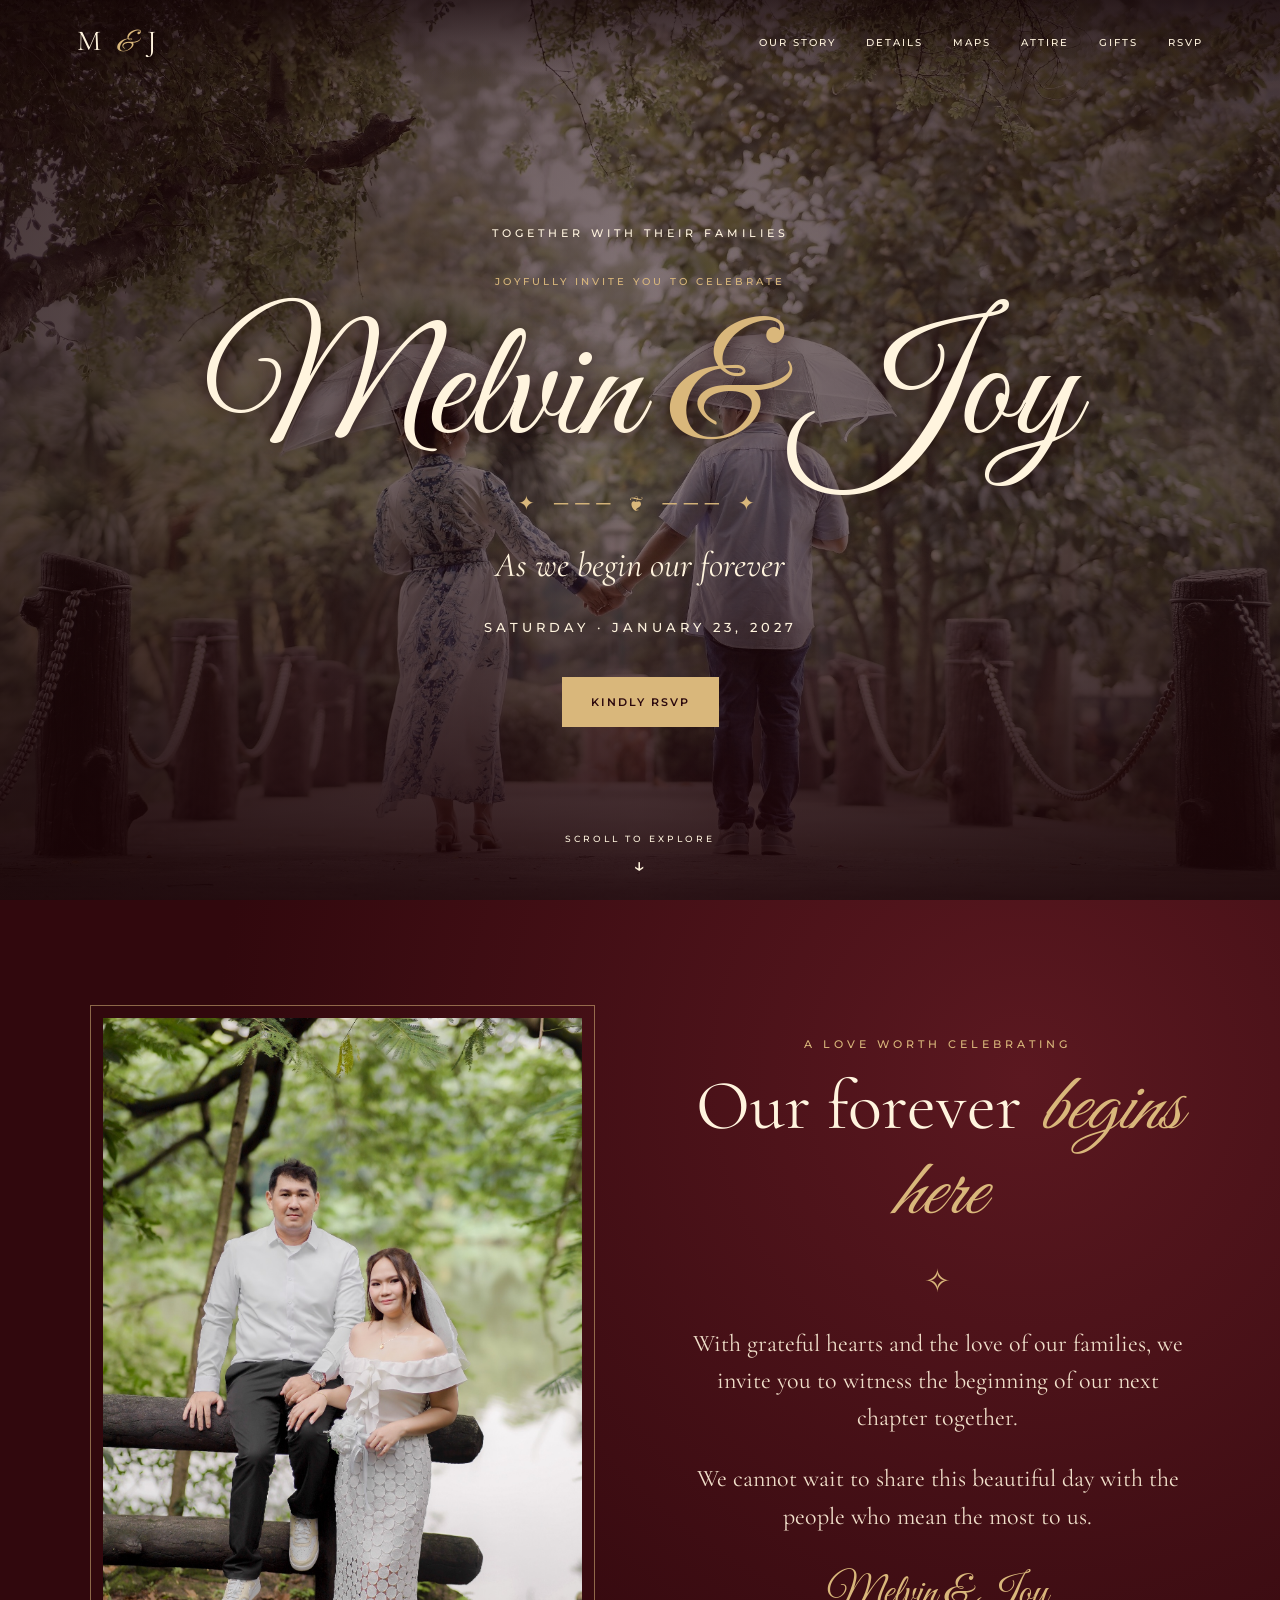
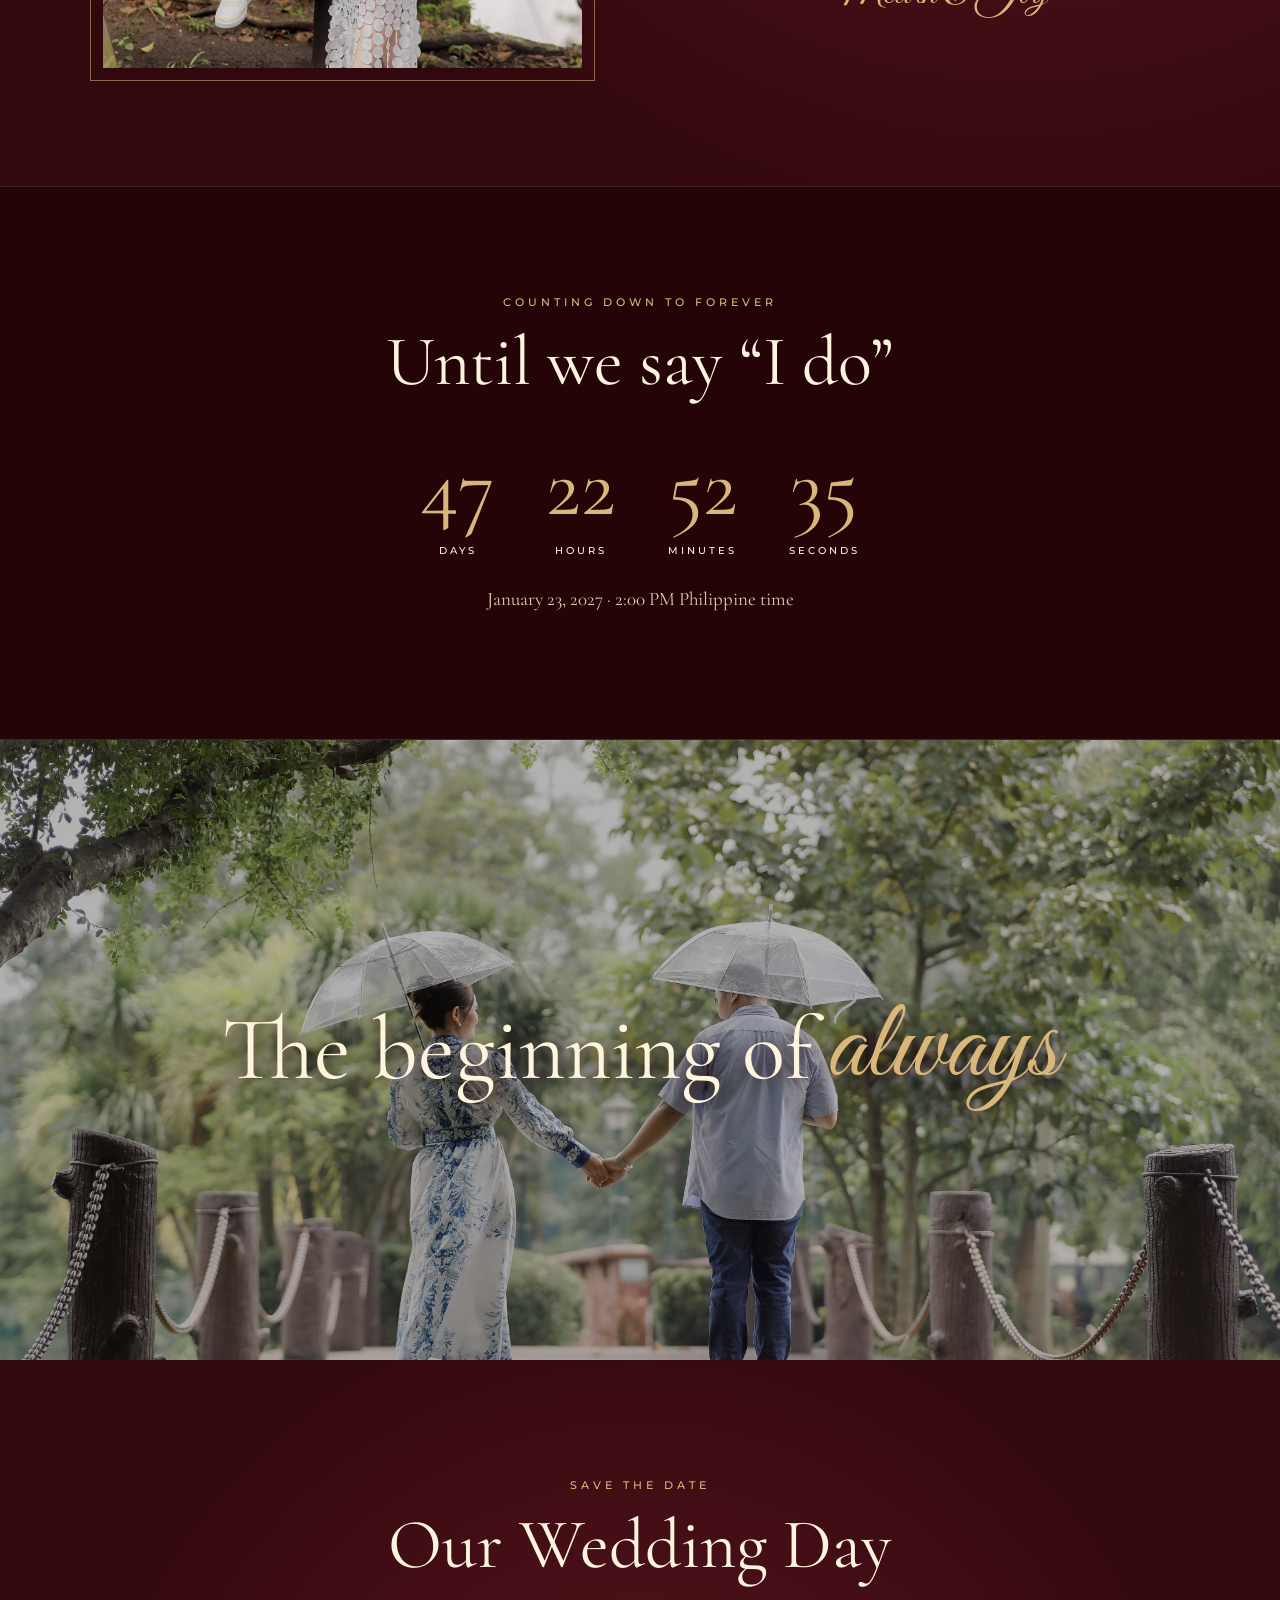
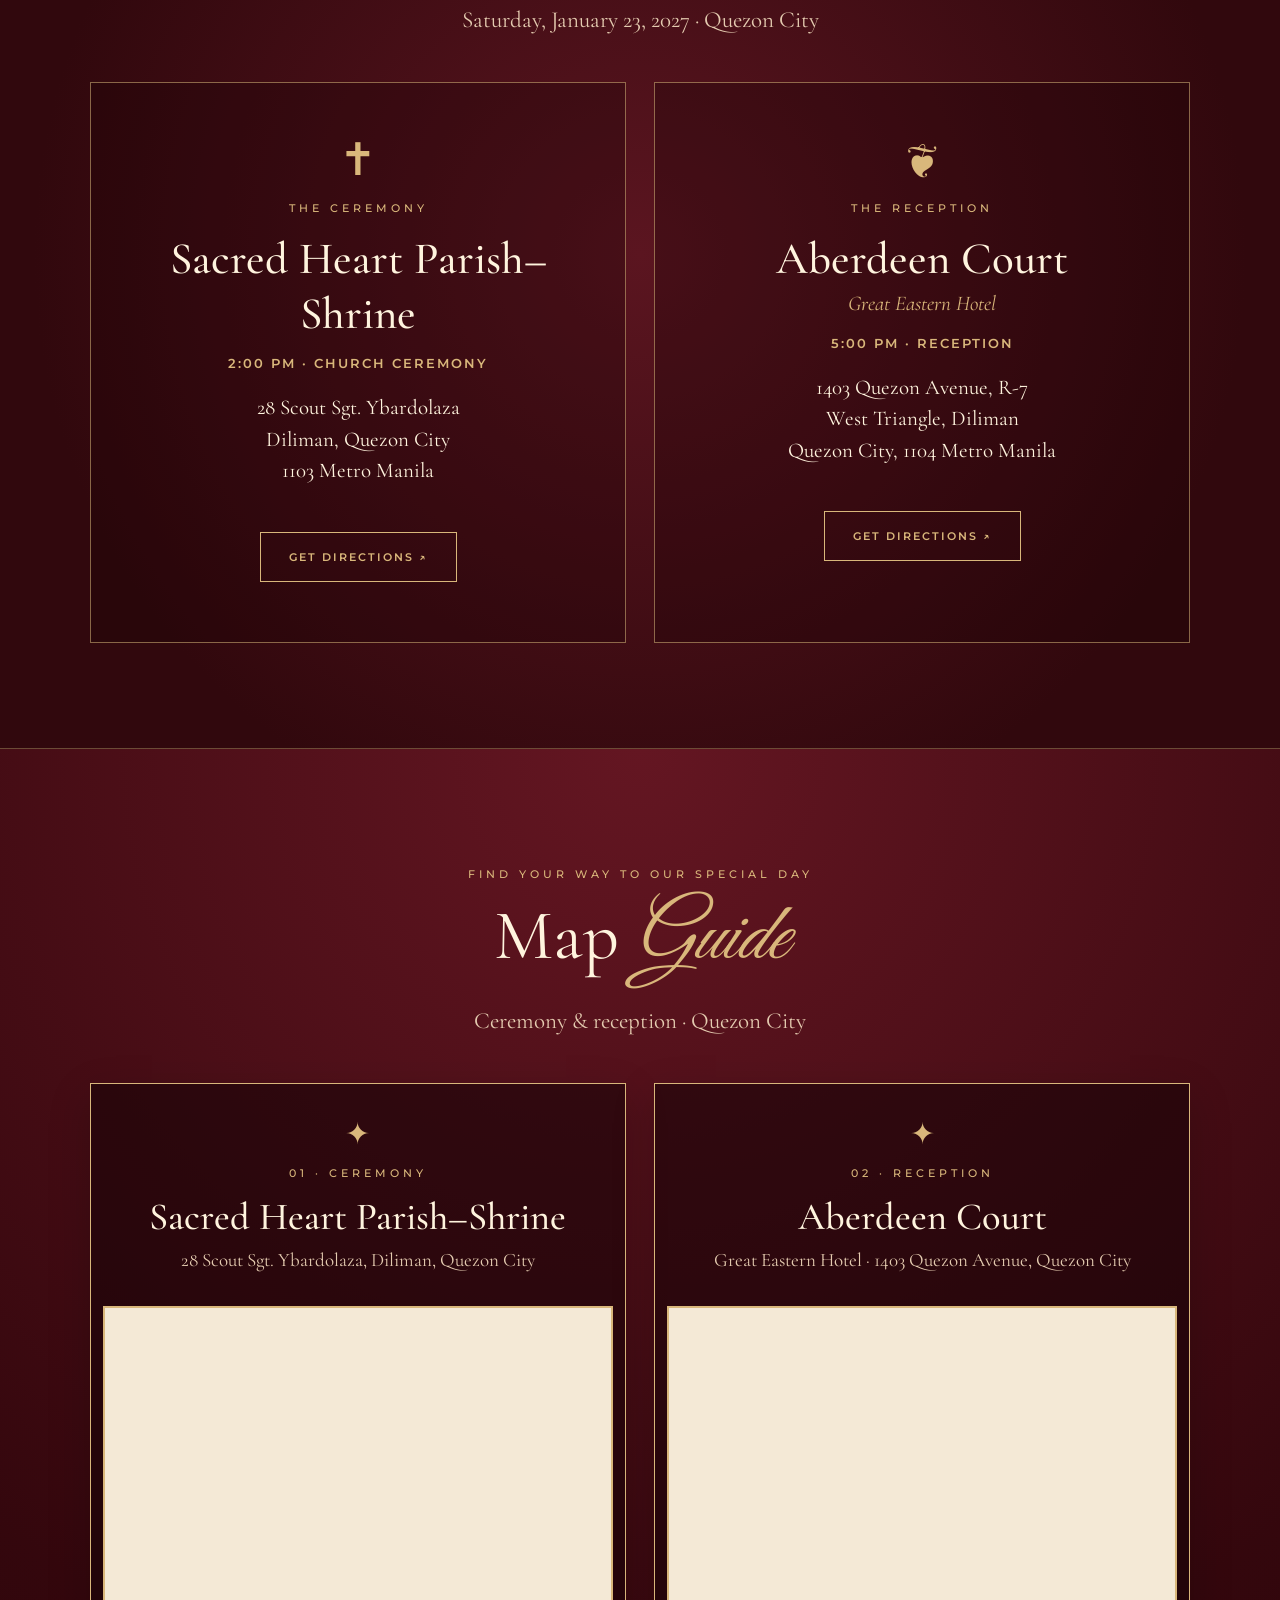
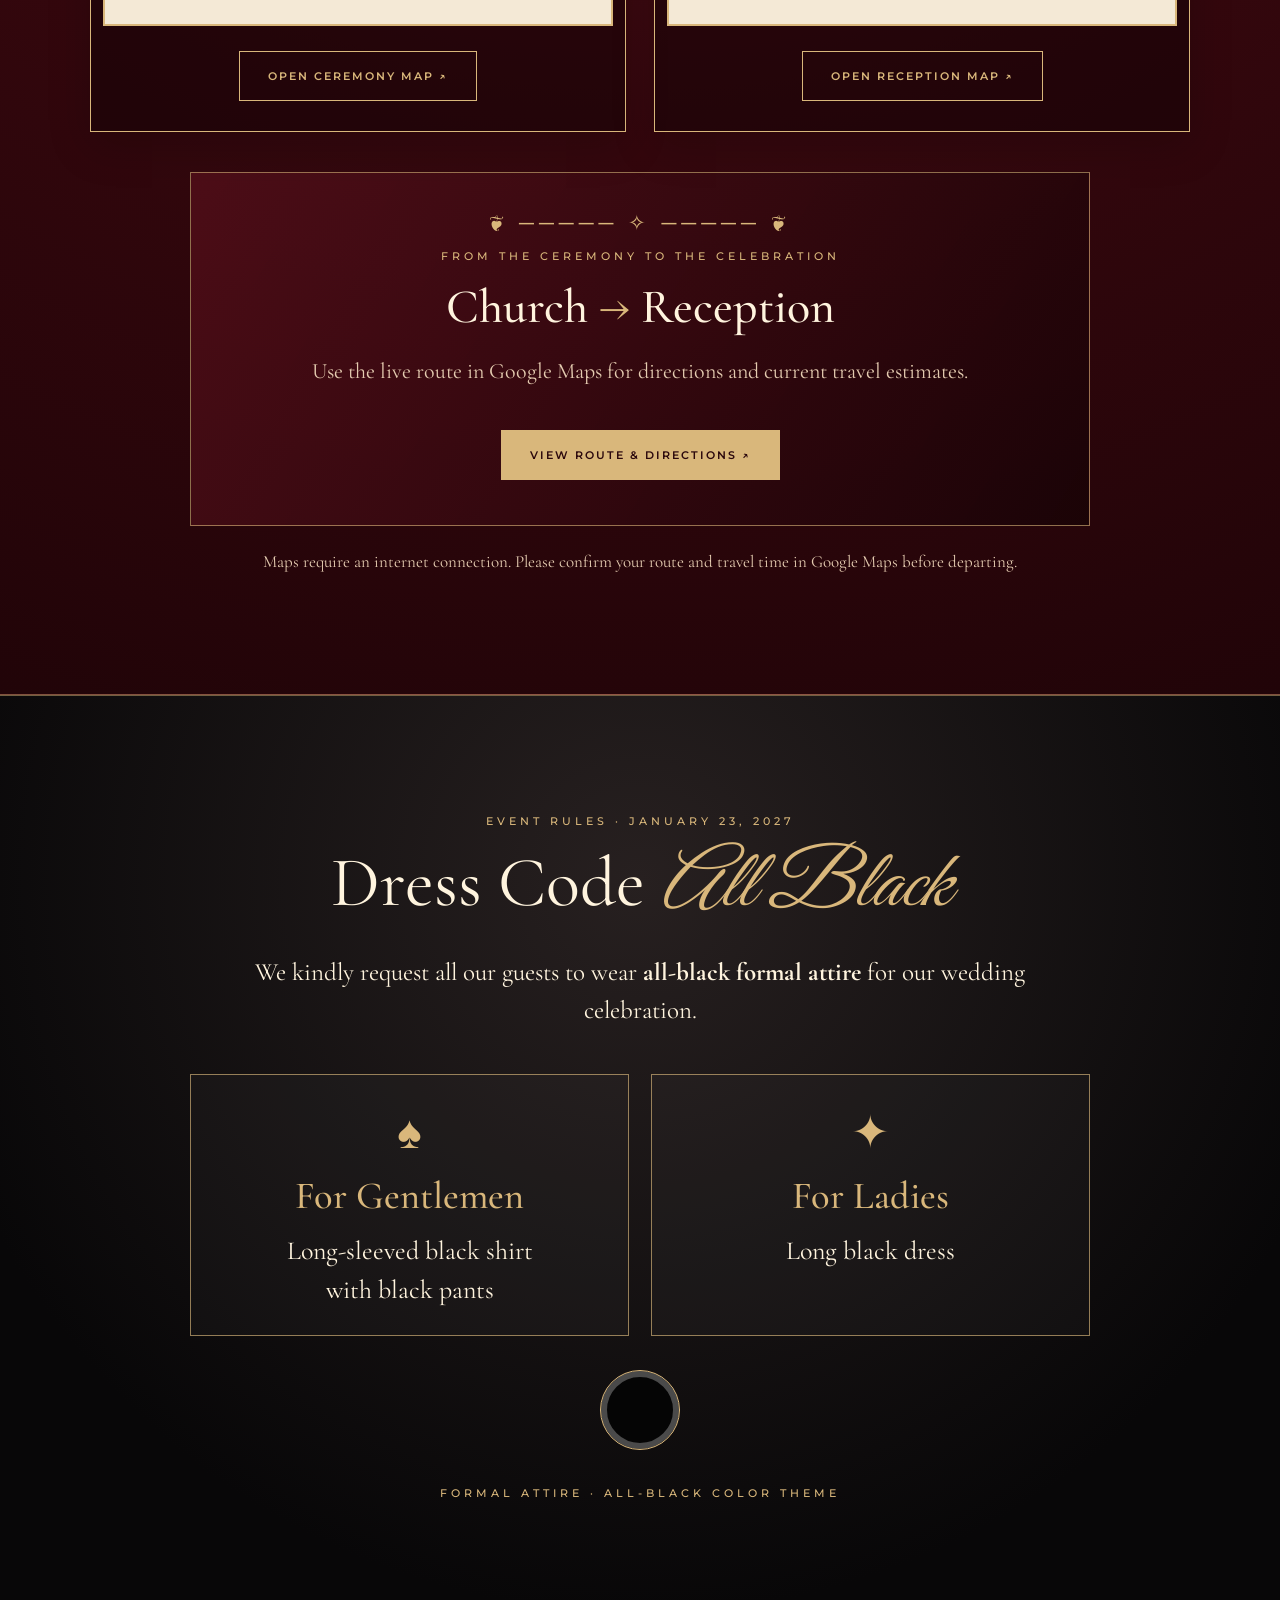
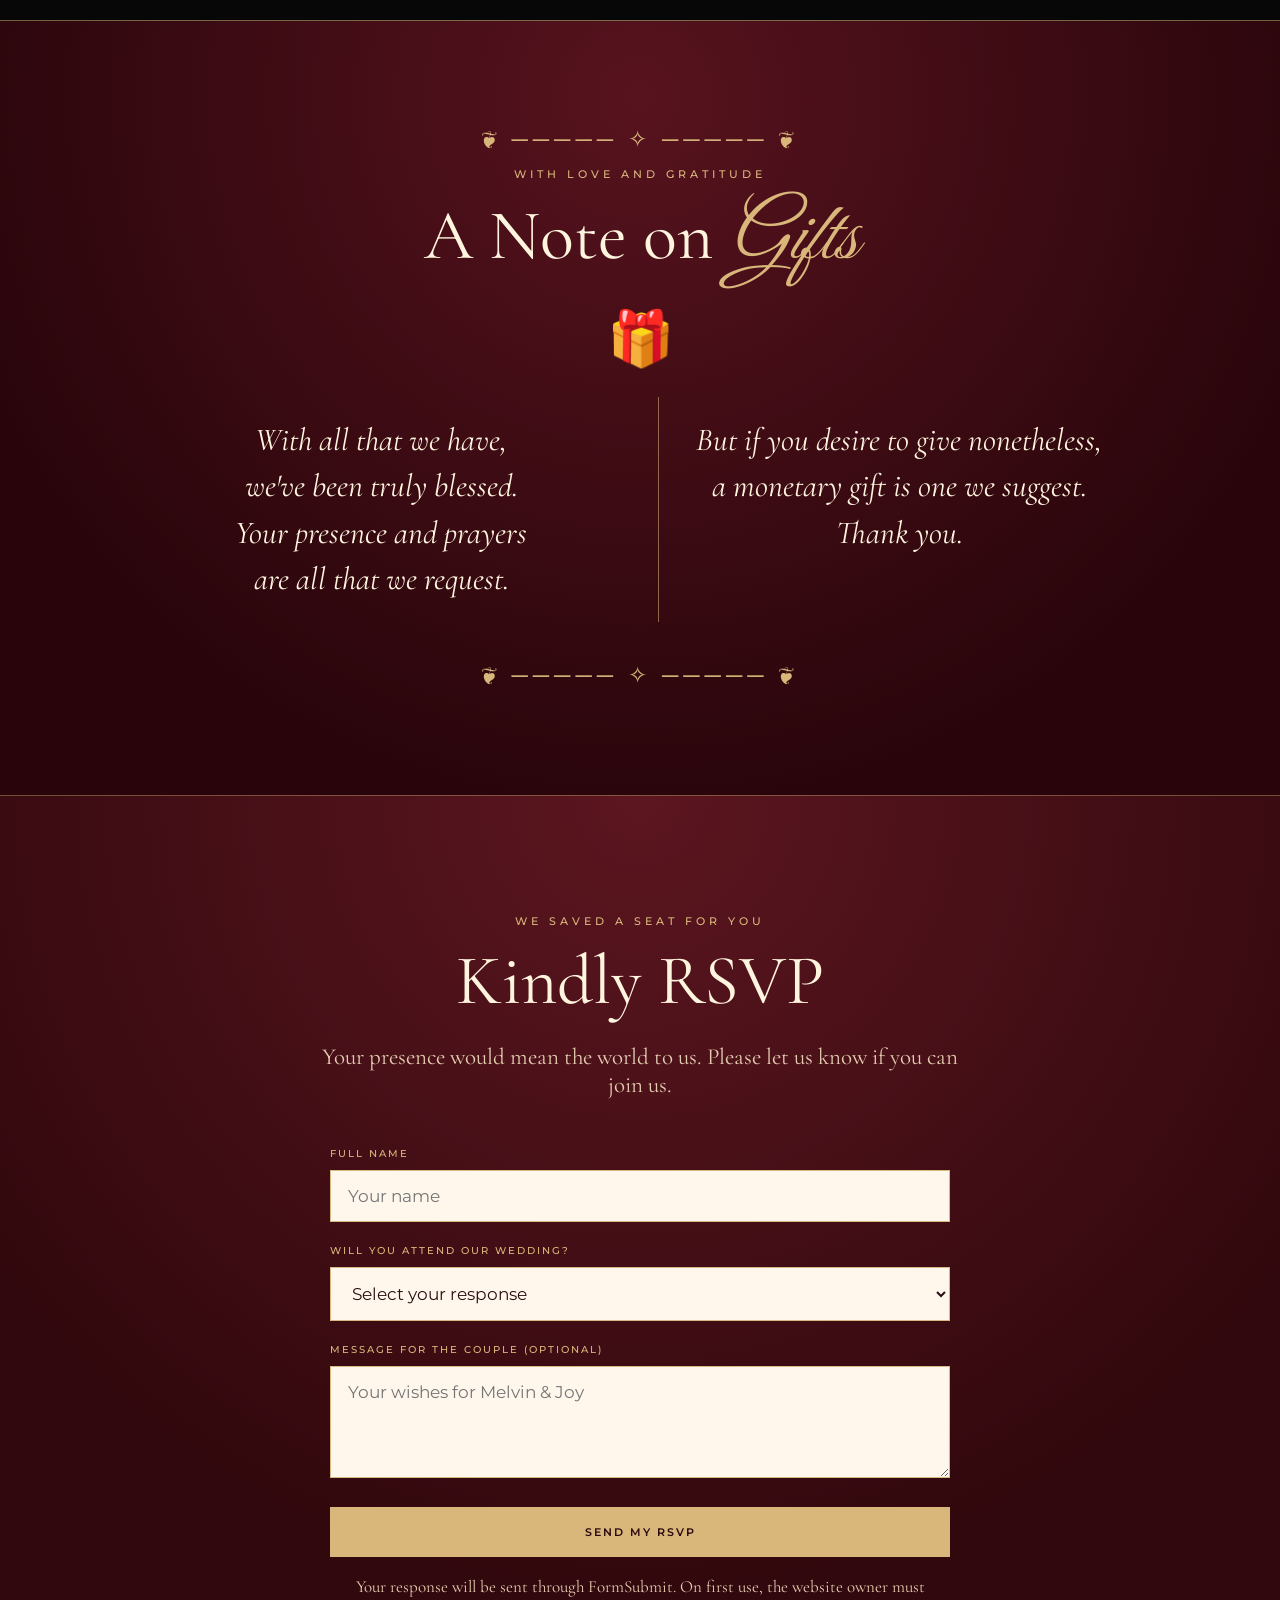
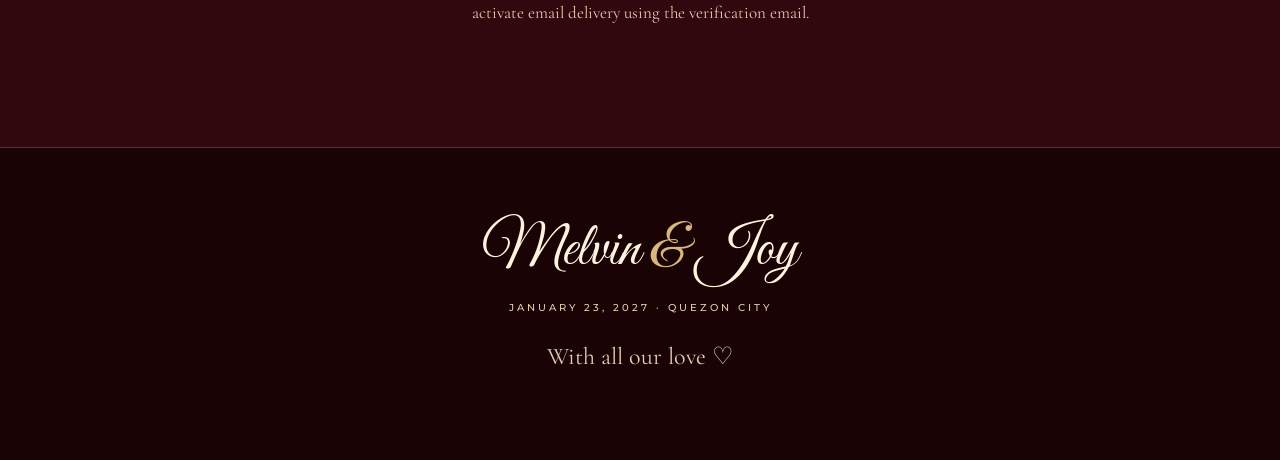
==== index.html @ 3e5b5611 "Add files via upload" ====
<!DOCTYPE html>

<html lang="en">
<head>
<meta charset="utf-8"/>
<meta content="width=device-width,initial-scale=1" name="viewport"/>
<meta content="#31080d" name="theme-color"/>
<meta content="Celebrate the wedding of Melvin and Joy on January 23, 2027 in Quezon City." name="description"/>
<title>
   Melvin &amp; Joy — Wedding Invitation
  </title>
<link href="https://fonts.googleapis.com" rel="preconnect"/>
<link crossorigin="" href="https://fonts.gstatic.com" rel="preconnect"/>
<link href="https://fonts.googleapis.com/css2?family=Cormorant+Garamond:wght@400;500;600;700&amp;family=Great+Vibes&amp;family=Montserrat:wght@400;500;600&amp;display=swap" rel="stylesheet"/>
<link href="style.css" rel="stylesheet"/>
</head>
<body>
<nav class="nav">
<a class="monogram" href="#home">
    M
    <i>
     &amp;
    </i>
    J
   </a>
<div class="nav-links">
<a href="#story">
     Our Story
    </a>
<a href="#details">
     Details
    </a>
<a href="#map-guide">
     Maps
    </a>
<a href="#attire">
     Attire
    </a>
<a href="#gifts">
     Gifts
    </a>
<a href="#rsvp">
     RSVP
    </a>
</div>
</nav>
<main>
<section class="hero" id="home">
<div aria-label="Melvin and Joy holding hands under umbrellas" class="hero-photo" role="img">
</div>
<div class="hero-shade">
</div>
<div class="hero-content">
<p class="eyebrow">
      TOGETHER WITH THEIR FAMILIES
     </p>
<p class="gold tiny">
      JOYFULLY INVITE YOU TO CELEBRATE
     </p>
<h1>
      Melvin
      <span>
       &amp;
      </span>
      Joy
     </h1>
<div class="ornament">
      ✦ ─── ❦ ─── ✦
     </div>
<p class="hero-sub">
      As we begin our forever
     </p>
<p class="hero-date">
      SATURDAY · JANUARY 23, 2027
     </p>
<a class="btn" href="#rsvp">
      KINDLY RSVP
     </a>
</div>
<a class="scroll-cue" href="#story">
     SCROLL TO EXPLORE
     <span>
      ↓
     </span>
</a>
</section>
<section class="story section" id="story">
<div class="story-image">
<img alt="Melvin and Joy together in a garden" loading="lazy" src="couple-portrait.jpg"/>
</div>
<div class="story-copy">
<p class="eyebrow">
      A LOVE WORTH CELEBRATING
     </p>
<h2>
      Our forever
      <em>
       begins here
      </em>
</h2>
<div class="gold-rule">
      ✧
     </div>
<p>
      With grateful hearts and the love of our families, we invite you to witness the beginning of our next chapter together.
     </p>
<p>
      We cannot wait to share this beautiful day with the people who mean the most to us.
     </p>
<p class="signature">
      Melvin &amp; Joy
     </p>
</div>
</section>
<section class="count-section">
<p class="eyebrow">
     COUNTING DOWN TO FOREVER
    </p>
<h2>
     Until we say “I do”
    </h2>
<div class="countdown">
<div>
<strong id="days">
       00
      </strong>
<span>
       DAYS
      </span>
</div>
<div>
<strong id="hours">
       00
      </strong>
<span>
       HOURS
      </span>
</div>
<div>
<strong id="minutes">
       00
      </strong>
<span>
       MINUTES
      </span>
</div>
<div>
<strong id="seconds">
       00
      </strong>
<span>
       SECONDS
      </span>
</div>
</div>
<p class="soft" id="countdown-note">
     January 23, 2027 · 2:00 PM Philippine time
    </p>
</section>
<section class="photo-break">
<img alt="Melvin and Joy walking hand in hand beneath umbrellas" loading="lazy" src="couple-walk.jpg"/>
<div class="photo-quote">
     The beginning of
     <em>
      always
     </em>
</div>
</section>
<section class="section details" id="details">
<p class="eyebrow">
     SAVE THE DATE
    </p>
<h2>
     Our Wedding Day
    </h2>
<p class="section-intro">
     Saturday, January 23, 2027 · Quezon City
    </p>
<div class="details-grid">
<article class="detail-card">
<div class="symbol">
       ✝
      </div>
<p class="eyebrow">
       THE CEREMONY
      </p>
<h3>
       Sacred Heart Parish–Shrine
      </h3>
<p class="event-time">
       2:00 PM · CHURCH CEREMONY
      </p>
<p>
       28 Scout Sgt. Ybardolaza
       <br/>
       Diliman, Quezon City
       <br/>
       1103 Metro Manila
      </p>
<a class="btn btn-outline" href="https://www.google.com/maps/search/?api=1&amp;query=Sacred+Heart+Parish+28+Scout+Sgt+Ybardolaza+Quezon+City" rel="noopener noreferrer" target="_blank">
       GET DIRECTIONS ↗
      </a>
</article>
<article class="detail-card">
<div class="symbol">
       ❦
      </div>
<p class="eyebrow">
       THE RECEPTION
      </p>
<h3>
       Aberdeen Court
      </h3>
<p class="venue-sub">
       Great Eastern Hotel
      </p>
<p class="event-time">
       5:00 PM · RECEPTION
      </p>
<p>
       1403 Quezon Avenue, R-7
       <br/>
       West Triangle, Diliman
       <br/>
       Quezon City, 1104 Metro Manila
      </p>
<a class="btn btn-outline" href="https://www.google.com/maps/search/?api=1&amp;query=Great+Eastern+Hotel+Aberdeen+Court+Quezon+Avenue+Quezon+City" rel="noopener noreferrer" target="_blank">
       GET DIRECTIONS ↗
      </a>
</article>
</div>
</section>
<section aria-labelledby="map-title" class="section map-guide" id="map-guide">
<p class="eyebrow">
     FIND YOUR WAY TO OUR SPECIAL DAY
    </p>
<h2 id="map-title">
     Map
     <em>
      Guide
     </em>
</h2>
<p class="section-intro">
     Ceremony &amp; reception · Quezon City
    </p>
<div class="map-grid">
<article class="map-card">
<div class="map-card-head">
<span class="map-pin">
        ✦
       </span>
<p class="eyebrow">
        01 · CEREMONY
       </p>
<h3>
        Sacred Heart Parish–Shrine
       </h3>
<p>
        28 Scout Sgt. Ybardolaza, Diliman, Quezon City
       </p>
</div>
<iframe loading="lazy" referrerpolicy="no-referrer-when-downgrade" src="https://maps.google.com/maps?q=Sacred%20Heart%20Parish%20Shrine%2028%20Scout%20Sgt%20Ybardolaza%20Quezon%20City&amp;z=15&amp;output=embed" title="Map of Sacred Heart Parish Shrine in Quezon City">
</iframe>
<a class="btn btn-outline" href="https://www.google.com/maps/search/?api=1&amp;query=Sacred+Heart+Parish+Shrine+28+Scout+Sgt+Ybardolaza+Quezon+City" rel="noopener noreferrer" target="_blank">
       OPEN CEREMONY MAP ↗
      </a>
</article>
<article class="map-card">
<div class="map-card-head">
<span class="map-pin">
        ✦
       </span>
<p class="eyebrow">
        02 · RECEPTION
       </p>
<h3>
        Aberdeen Court
       </h3>
<p>
        Great Eastern Hotel · 1403 Quezon Avenue, Quezon City
       </p>
</div>
<iframe loading="lazy" referrerpolicy="no-referrer-when-downgrade" src="https://maps.google.com/maps?q=Great%20Eastern%20Hotel%20Aberdeen%20Court%20Quezon%20Avenue%20Quezon%20City&amp;z=15&amp;output=embed" title="Map of Great Eastern Hotel Aberdeen Court in Quezon City">
</iframe>
<a class="btn btn-outline" href="https://www.google.com/maps/search/?api=1&amp;query=Great+Eastern+Hotel+Aberdeen+Court+Quezon+Avenue+Quezon+City" rel="noopener noreferrer" target="_blank">
       OPEN RECEPTION MAP ↗
      </a>
</article>
</div>
<div class="route-panel">
<div class="route-flourish">
      ❦ ───── ✧ ───── ❦
     </div>
<p class="eyebrow">
      FROM THE CEREMONY TO THE CELEBRATION
     </p>
<h3>
      Church
      <span>
       →
      </span>
      Reception
     </h3>
<p>
      Use the live route in Google Maps for directions and current travel estimates.
     </p>
<a class="btn" href="https://www.google.com/maps/dir/?api=1&amp;origin=Sacred+Heart+Parish+Shrine+28+Scout+Sgt+Ybardolaza+Quezon+City&amp;destination=Great+Eastern+Hotel+Aberdeen+Court+Quezon+Avenue+Quezon+City&amp;travelmode=driving" rel="noopener noreferrer" target="_blank">
      VIEW ROUTE &amp; DIRECTIONS ↗
     </a>
</div>
<p class="map-note">
     Maps require an internet connection. Please confirm your route and travel time in Google Maps before departing.
    </p>
</section>
<section class="attire section" id="attire">
<p class="eyebrow">
     EVENT RULES · JANUARY 23, 2027
    </p>
<h2>
     Dress Code
     <em>
      All Black
     </em>
</h2>
<p class="attire-lead">
     We kindly request all our guests to wear
     <strong>
      all-black formal attire
     </strong>
     for our wedding celebration.
    </p>
<div class="dress-grid">
<article class="dress-card">
<div aria-hidden="true" class="dress-icon">
       ♠
      </div>
<h3>
       For Gentlemen
      </h3>
<p>
       Long-sleeved black shirt
       <br/>
       with black pants
      </p>
</article>
<article class="dress-card">
<div aria-hidden="true" class="dress-icon">
       ✦
      </div>
<h3>
       For Ladies
      </h3>
<p>
       Long black dress
      </p>
</article>
</div>
<div aria-label="Black attire color" class="swatch">
</div>
<p class="eyebrow">
     FORMAL ATTIRE · ALL-BLACK COLOR THEME
    </p>
</section>
<section class="gifts section" id="gifts">
<div aria-hidden="true" class="gift-ornament">
     ❦ ───── ✧ ───── ❦
    </div>
<p class="eyebrow">
     WITH LOVE AND GRATITUDE
    </p>
<h2>
     A Note on
     <em>
      Gifts
     </em>
</h2>
<div aria-hidden="true" class="gift-icon">
     🎁
    </div>
<div class="gift-columns">
<p>
      With all that we have,
      <br/>
      we've been truly blessed.
      <br/>
      Your presence and prayers
      <br/>
      are all that we request.
     </p>
<p>
      But if you desire to give nonetheless,
      <br/>
      a monetary gift is one we suggest.
      <br/>
      Thank you.
     </p>
</div>
<div aria-hidden="true" class="gift-ornament">
     ❦ ───── ✧ ───── ❦
    </div>
</section>
<section class="section rsvp" id="rsvp">
<p class="eyebrow">
     WE SAVED A SEAT FOR YOU
    </p>
<h2>
     Kindly RSVP
    </h2>
<p class="section-intro">
     Your presence would mean the world to us. Please let us know if you can join us.
    </p>
<form action="https://formsubmit.co/angelalylucio01@gmail.com" id="rsvpForm" method="POST">
<input type="hidden" name="_subject" value="New RSVP for Melvin & Joy Wedding"/>
<input type="hidden" name="_template" value="table"/>
<input type="text" name="_honey" style="display:none" tabindex="-1" autocomplete="off"/>
<p class="visually-hidden">
<label>
       Do not fill this out:
       <input name="bot-field"/>
</label>
</p>
<label for="guestName">
      FULL NAME
     </label>
<input id="guestName" maxlength="100" name="guestName" placeholder="Your name" required=""/>
<label for="attendance">
      WILL YOU ATTEND OUR WEDDING?
     </label>
<select id="attendance" name="attendance" required="">
<option value="">
       Select your response
      </option>
<option value="Yes, I will attend!">
       Yes, I will attend!
      </option>
<option value="Sorry, I cannot attend.">
       Sorry, I cannot attend.
      </option>
</select>
<label for="message">
      MESSAGE FOR THE COUPLE (OPTIONAL)
     </label>
<textarea id="message" maxlength="1000" name="message" placeholder="Your wishes for Melvin &amp; Joy" rows="4"></textarea>
<button class="btn" type="submit">
      SEND MY RSVP
     </button>
<p class="form-note">Your response will be sent through FormSubmit. On first use, the website owner must activate email delivery using the verification email.</p>
</form>
</section>
</main>
<footer>
<div class="footer-name">
    Melvin
    <span>
     &amp;
    </span>
    Joy
   </div>
<p>
    JANUARY 23, 2027 · QUEZON CITY
   </p>
<p class="footer-heart">
    With all our love ♡
   </p>
</footer>
<script src="script.js">
</script>
</body>
</html>
---- style.css ----
:root{--burgundy:#31080d;--wine:#4b1019;--wine2:#250407;--gold:#d9b77b;--cream:#fff4de;--muted:#e4cbb0}*{box-sizing:border-box}html{scroll-behavior:smooth}body{margin:0;background:var(--burgundy);color:var(--cream);font-family:'Cormorant Garamond',Georgia,serif}a{color:inherit;text-decoration:none}button,input,select,textarea{font:inherit}.nav{position:absolute;z-index:5;top:0;left:0;right:0;display:flex;justify-content:space-between;align-items:center;padding:23px clamp(20px,6vw,85px);background:linear-gradient(180deg,rgba(18,3,5,.65),transparent)}.monogram{font-size:29px;letter-spacing:4px}.monogram i{font-family:'Great Vibes',cursive;color:var(--gold);font-weight:normal}.nav-links{display:flex;gap:30px;font:500 10px Montserrat,sans-serif;letter-spacing:2px;text-transform:uppercase}.nav-links a:hover{color:var(--gold)}.hero{position:relative;min-height:100svh;display:flex;align-items:center;justify-content:center;text-align:center;overflow:hidden}.hero-photo{position:absolute;inset:0;background:url('couple-walk.jpg') center 48%/cover no-repeat;filter:saturate(.8)}.hero-shade{position:absolute;inset:0;background:linear-gradient(90deg,rgba(23,3,5,.75),rgba(30,4,8,.52),rgba(23,3,5,.7)),linear-gradient(0deg,rgba(27,3,6,.85),transparent 45%,rgba(27,3,6,.2))}.hero-content{position:relative;z-index:1;padding:130px 20px 90px;max-width:1000px}.eyebrow{font:500 11px Montserrat,sans-serif;letter-spacing:4px;line-height:1.8;text-transform:uppercase;color:var(--gold)}.hero .eyebrow{color:#fff4df}.tiny{font:500 10px Montserrat,sans-serif;letter-spacing:3px;margin-top:32px}.gold{color:var(--gold)}h1{font-family:'Great Vibes',cursive;font-weight:400;font-size:clamp(85px,13vw,170px);line-height:1.1;margin:15px 0 5px;text-shadow:0 3px 22px #1a0305}h1 span,.footer-name span{color:var(--gold)}.ornament{color:var(--gold);font-size:20px;letter-spacing:7px}.hero-sub{font-size:clamp(25px,3vw,35px);font-style:italic;margin:28px 0}.hero-date{font:500 13px Montserrat,sans-serif;letter-spacing:4px;line-height:2}.btn{display:inline-block;border:1px solid var(--gold);background:var(--gold);color:#2b080d;font:600 11px Montserrat,sans-serif;letter-spacing:2px;padding:17px 28px;cursor:pointer;text-align:center;transition:.25s;margin-top:24px}.btn:hover{background:var(--cream);border-color:var(--cream)}.scroll-cue{position:absolute;bottom:23px;z-index:1;font:500 9px Montserrat,sans-serif;letter-spacing:3px}.scroll-cue span{display:block;font-size:20px;margin-top:9px}.section{padding:105px clamp(22px,7vw,110px)}h2{font-size:clamp(44px,5.5vw,75px);font-weight:400;line-height:1.05;margin:12px 0 25px}h2 em{font-family:'Great Vibes',cursive;font-weight:400;color:var(--gold);font-size:1.15em}.story{display:grid;grid-template-columns:1fr 1fr;gap:clamp(30px,7vw,120px);align-items:center;background:radial-gradient(circle at 80% 20%,#5b1820,var(--burgundy) 65%)}.story-image{max-width:560px;padding:12px;border:1px solid rgba(217,183,123,.55)}.story-image img{display:block;width:100%;height:min(65vw,650px);min-height:420px;object-fit:cover;object-position:center 35%}.story-copy{text-align:center;max-width:550px;margin:auto}.story-copy p:not(.eyebrow):not(.signature){font-size:24px;line-height:1.55;color:#f0dfca}.gold-rule{font-size:32px;color:var(--gold);margin:24px}.signature{font:42px 'Great Vibes',cursive;color:var(--gold);margin-top:32px}.count-section{text-align:center;padding:95px 20px 110px;background:var(--wine2);border-top:1px solid rgba(217,183,123,.18);border-bottom:1px solid rgba(217,183,123,.18)}.countdown{display:flex;justify-content:center;gap:clamp(10px,4vw,70px);margin:45px auto 30px}.countdown div{min-width:70px}.countdown strong{display:block;font-size:clamp(43px,7vw,86px);font-weight:400;line-height:1;color:var(--gold)}.countdown span{display:block;margin-top:14px;font:500 10px Montserrat,sans-serif;letter-spacing:3px}.soft{color:var(--muted);font-size:19px}.photo-break{position:relative;height:min(65vw,620px);min-height:360px;overflow:hidden}.photo-break img{width:100%;height:100%;object-fit:cover;object-position:center 58%;filter:brightness(.7)}.photo-quote{position:absolute;inset:0;display:flex;align-items:center;justify-content:center;text-align:center;font-size:clamp(42px,7vw,90px);text-shadow:0 3px 20px #170307}.photo-quote em{font:1.25em 'Great Vibes',cursive;color:var(--gold);margin-left:15px}.details{text-align:center;background:radial-gradient(circle at center,#5b1520,var(--burgundy) 75%)}.section-intro{font-size:23px;color:var(--muted);max-width:650px;margin:0 auto 48px}.details-grid{display:grid;grid-template-columns:repeat(2,minmax(0,1fr));gap:28px;max-width:1100px;margin:auto}.detail-card{padding:50px 24px 60px;border:1px solid rgba(217,183,123,.55);background:rgba(25,2,6,.3)}.symbol{font-size:45px;color:var(--gold)}h3{font-size:clamp(31px,4vw,45px);font-weight:500;margin:12px 0}.detail-card p:not(.eyebrow){font-size:21px;line-height:1.5}.detail-card .venue-sub{font-style:italic;color:var(--gold);margin:-10px 0 15px}.btn-outline{background:transparent;color:var(--gold)}.btn-outline:hover{color:var(--burgundy)}.attire{text-align:center;background:#1b1a1a;position:relative}.attire p:not(.eyebrow){font-size:25px;line-height:1.5;max-width:650px;margin:0 auto 30px}.swatch{width:78px;height:78px;background:#050505;border:6px solid #4a4a4a;outline:1px solid var(--gold);border-radius:50%;margin:35px auto}.rsvp{text-align:center;background:radial-gradient(circle at top,#5c1620,var(--burgundy) 70%)}form{max-width:620px;margin:auto;text-align:left}label{display:block;font:500 10px Montserrat,sans-serif;letter-spacing:2px;color:var(--gold);margin:22px 0 10px}input,select,textarea{width:100%;padding:15px 17px;background:#fff7ec;color:#2a1013;border:1px solid #d8b884;border-radius:0;font:17px Montserrat,sans-serif}textarea{resize:vertical}form .btn{width:100%}.form-note{font-size:17px;line-height:1.5;color:var(--muted);text-align:center}.fallback{max-width:620px;margin:25px auto;text-align:left}.fallback textarea{font-size:14px}footer{text-align:center;background:#190305;padding:65px 20px;border-top:1px solid rgba(217,183,123,.3)}.footer-name{font:60px 'Great Vibes',cursive}footer p{font:500 10px Montserrat,sans-serif;letter-spacing:3px;line-height:2;color:var(--muted)}footer .footer-heart{font:24px 'Cormorant Garamond',serif;letter-spacing:0}@media(max-width:760px){.nav{justify-content:center;padding:18px 10px}.monogram{display:none}.nav-links{gap:17px;font-size:9px;letter-spacing:1px}.hero-content{padding-top:100px}.hero .eyebrow{font-size:9px;letter-spacing:2px}.hero-date{font-size:10px;letter-spacing:2px}.story{grid-template-columns:1fr;padding:70px 24px}.story-image{max-width:460px;margin:auto}.story-image img{height:500px;min-height:0}.story-copy p:not(.eyebrow):not(.signature){font-size:21px}.details-grid{grid-template-columns:1fr}.section{padding:75px 22px}.photo-quote{flex-direction:column}.photo-quote em{margin-left:0}.countdown{gap:12px}.countdown div{min-width:60px}.countdown span{font-size:8px;letter-spacing:1px}}@media(prefers-reduced-motion:reduce){html{scroll-behavior:auto}*{transition:none!important}}

/* Wedding map guide */
.map-guide{text-align:center;background:radial-gradient(circle at 50% 0%,#641622 0%,#34070d 60%,#210408 100%);border-top:1px solid rgba(217,183,123,.4);border-bottom:1px solid rgba(217,183,123,.4)}.map-guide h2 em{font-family:'Great Vibes',cursive;color:var(--gold);font-weight:400}.map-grid{display:grid;grid-template-columns:repeat(2,minmax(0,1fr));gap:28px;max-width:1160px;margin:40px auto}.map-card{border:1px solid var(--gold);background:rgba(20,2,6,.55);padding:12px 12px 30px;box-shadow:0 14px 40px rgba(0,0,0,.18)}.map-card-head{padding:20px 12px 18px;min-height:210px}.map-pin{display:block;font-size:30px;color:var(--gold)}.map-card h3{font-size:clamp(28px,3vw,39px);margin:8px 0}.map-card-head p:last-child{font-size:19px;color:var(--muted);margin:0}.map-card iframe{display:block;width:100%;height:320px;border:2px solid #d9b77b;background:#f4e9d6}.map-card .btn{margin:25px 10px 0}.route-panel{max-width:900px;margin:20px auto 0;padding:38px 24px 45px;border:1px solid rgba(217,183,123,.6);background:linear-gradient(120deg,rgba(94,17,29,.6),rgba(20,2,5,.65))}.route-flourish{color:var(--gold);letter-spacing:5px;font-size:21px}.route-panel h3{font-size:clamp(32px,4vw,48px)}.route-panel h3 span{color:var(--gold)}.route-panel p:not(.eyebrow){font-size:22px;color:var(--muted)}.map-note{font-size:17px;color:var(--muted);margin-top:25px}@media(max-width:760px){.map-grid{grid-template-columns:1fr;gap:20px}.map-card-head{min-height:0}.map-card iframe{height:300px}.map-guide .section-intro{margin-bottom:22px}.nav-links{gap:12px}}

/* Formal event rules and gift note */
.event-time{color:var(--gold)!important;font:600 13px Montserrat,sans-serif!important;letter-spacing:2px;margin:14px 0 20px!important}.attire{background:radial-gradient(circle at 50% 20%,#272020,#080708 75%);border-block:1px solid rgba(217,183,123,.5)}.attire-lead{max-width:780px!important}.dress-grid{display:grid;grid-template-columns:repeat(2,minmax(0,1fr));gap:22px;max-width:900px;margin:45px auto 10px}.dress-card{border:1px solid rgba(217,183,123,.65);padding:30px 18px 26px;background:rgba(255,255,255,.025)}.dress-card h3{color:var(--gold);font-size:clamp(27px,3vw,39px)}.dress-card p{font-size:clamp(20px,2.5vw,26px)!important;margin:0 auto!important}.dress-icon{font-size:46px;color:var(--gold)}.gifts{text-align:center;background:radial-gradient(circle at 50% 10%,#57131e,#29050b 75%);border-bottom:1px solid rgba(217,183,123,.4)}.gift-ornament{font-size:23px;letter-spacing:5px;color:var(--gold)}.gift-icon{font-size:54px;margin:15px auto 25px}.gift-columns{display:grid;grid-template-columns:1fr 1fr;max-width:1000px;margin:25px auto 40px;gap:35px}.gift-columns p{font-size:clamp(23px,3vw,32px);font-style:italic;line-height:1.45;margin:0;padding:20px}.gift-columns p+p{border-left:1px solid rgba(217,183,123,.55)}@media(max-width:760px){.dress-grid,.gift-columns{grid-template-columns:1fr}.gift-columns{gap:0}.gift-columns p+p{border-left:0;border-top:1px solid rgba(217,183,123,.55)}.nav-links{flex-wrap:wrap;justify-content:center}}
.visually-hidden{position:absolute!important;width:1px;height:1px;padding:0;margin:-1px;overflow:hidden;clip:rect(0,0,0,0);white-space:nowrap;border:0}
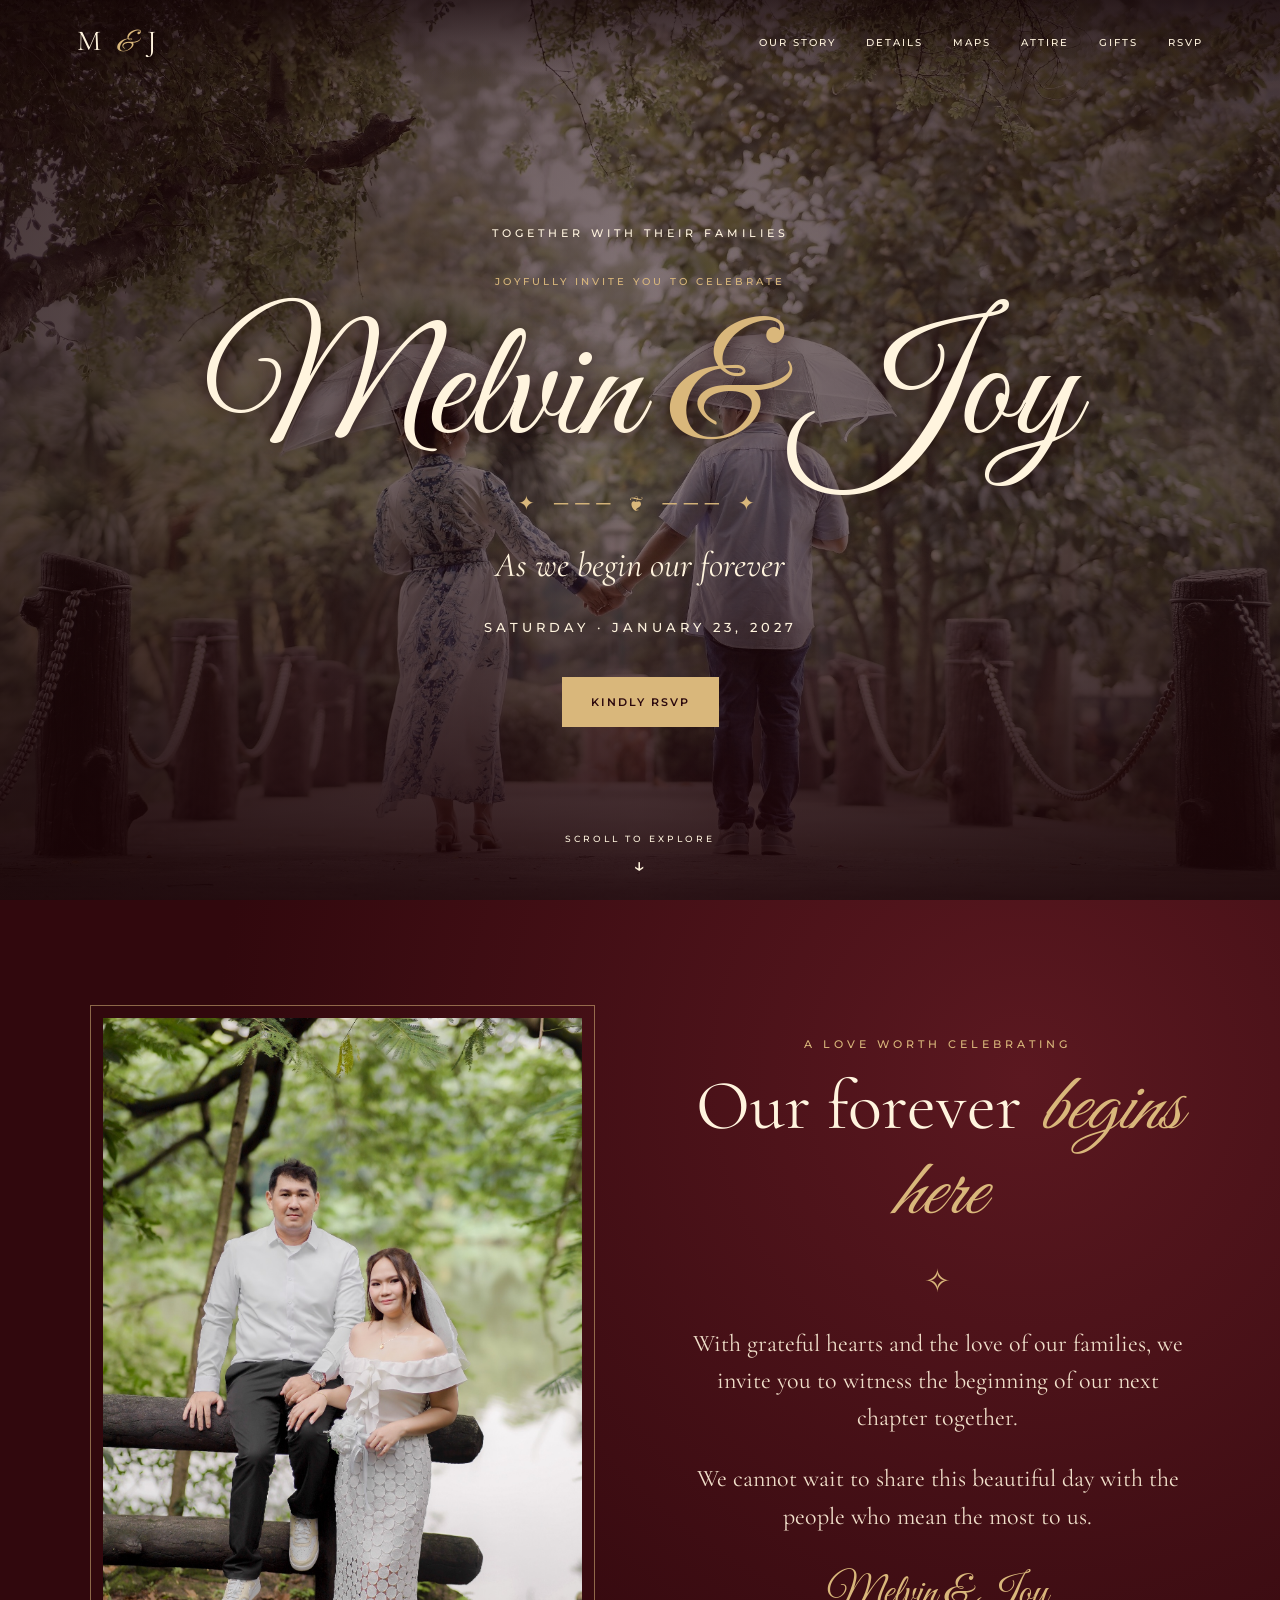
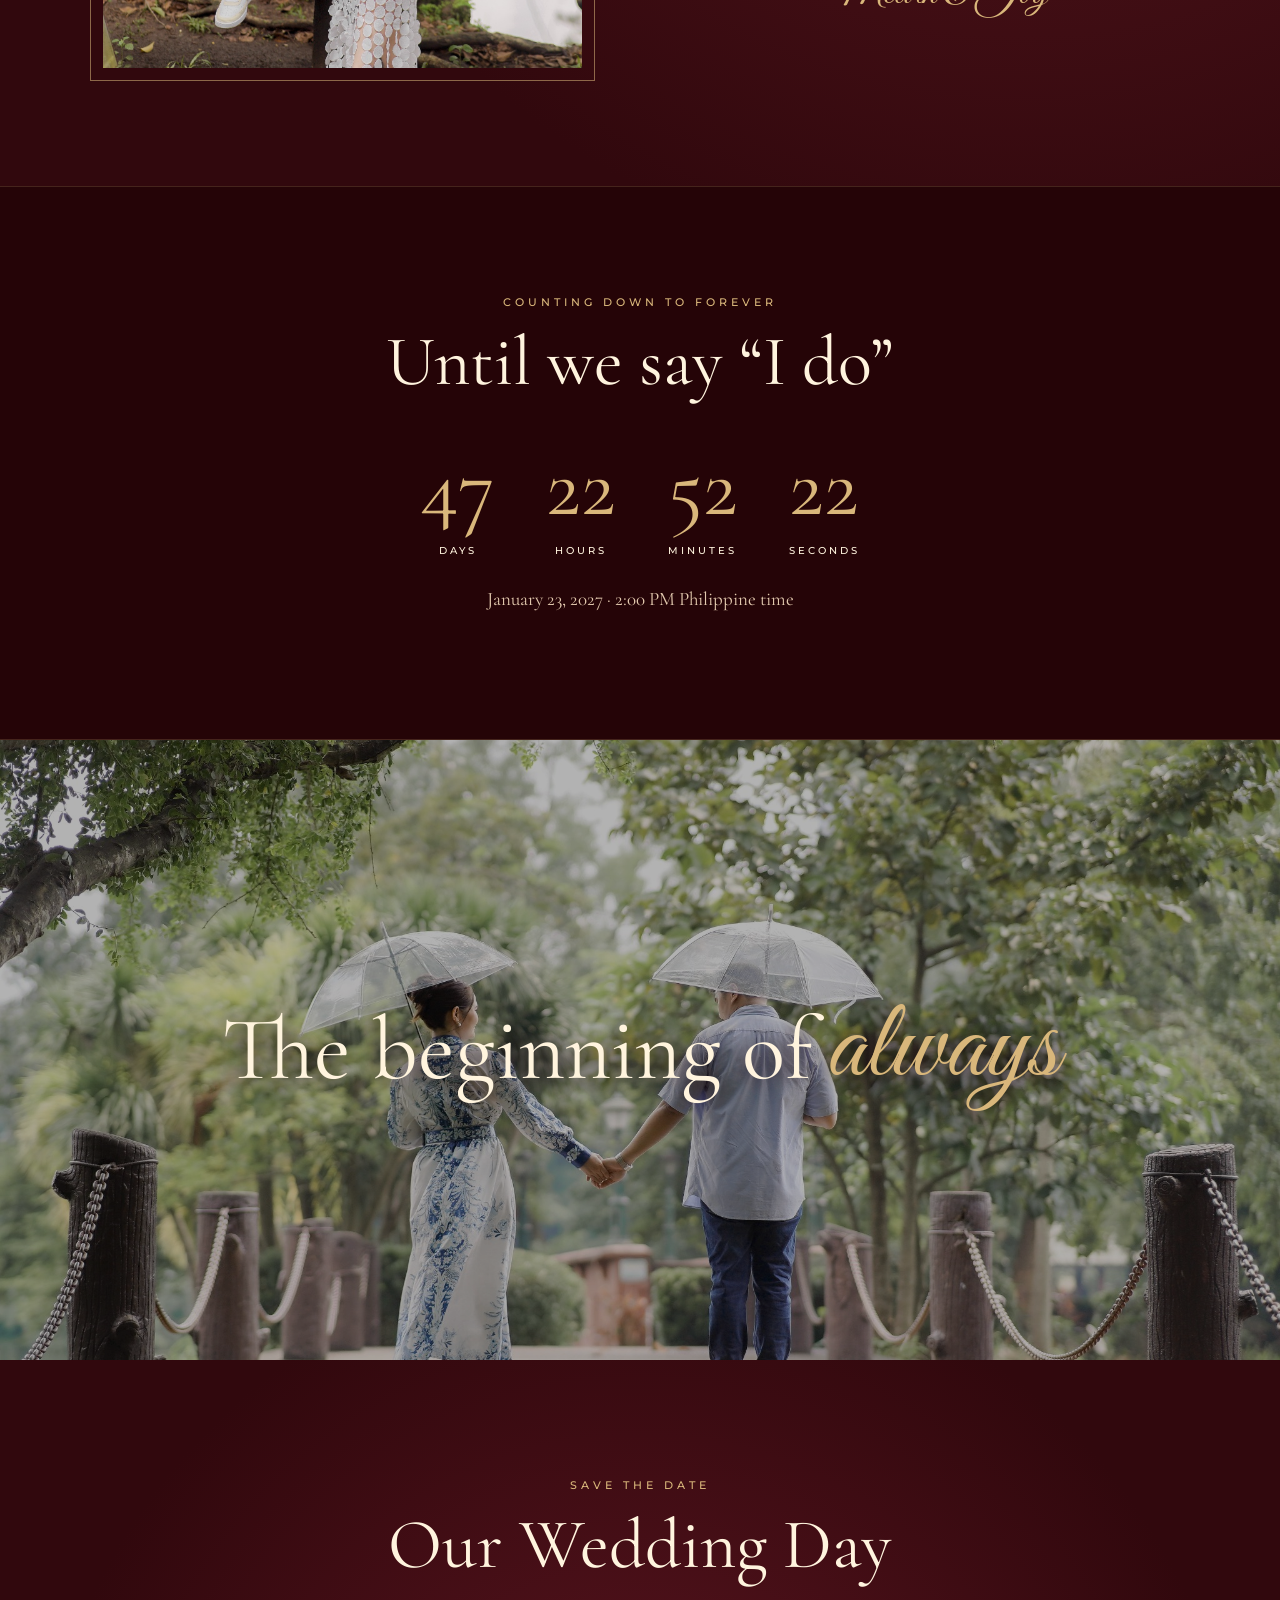
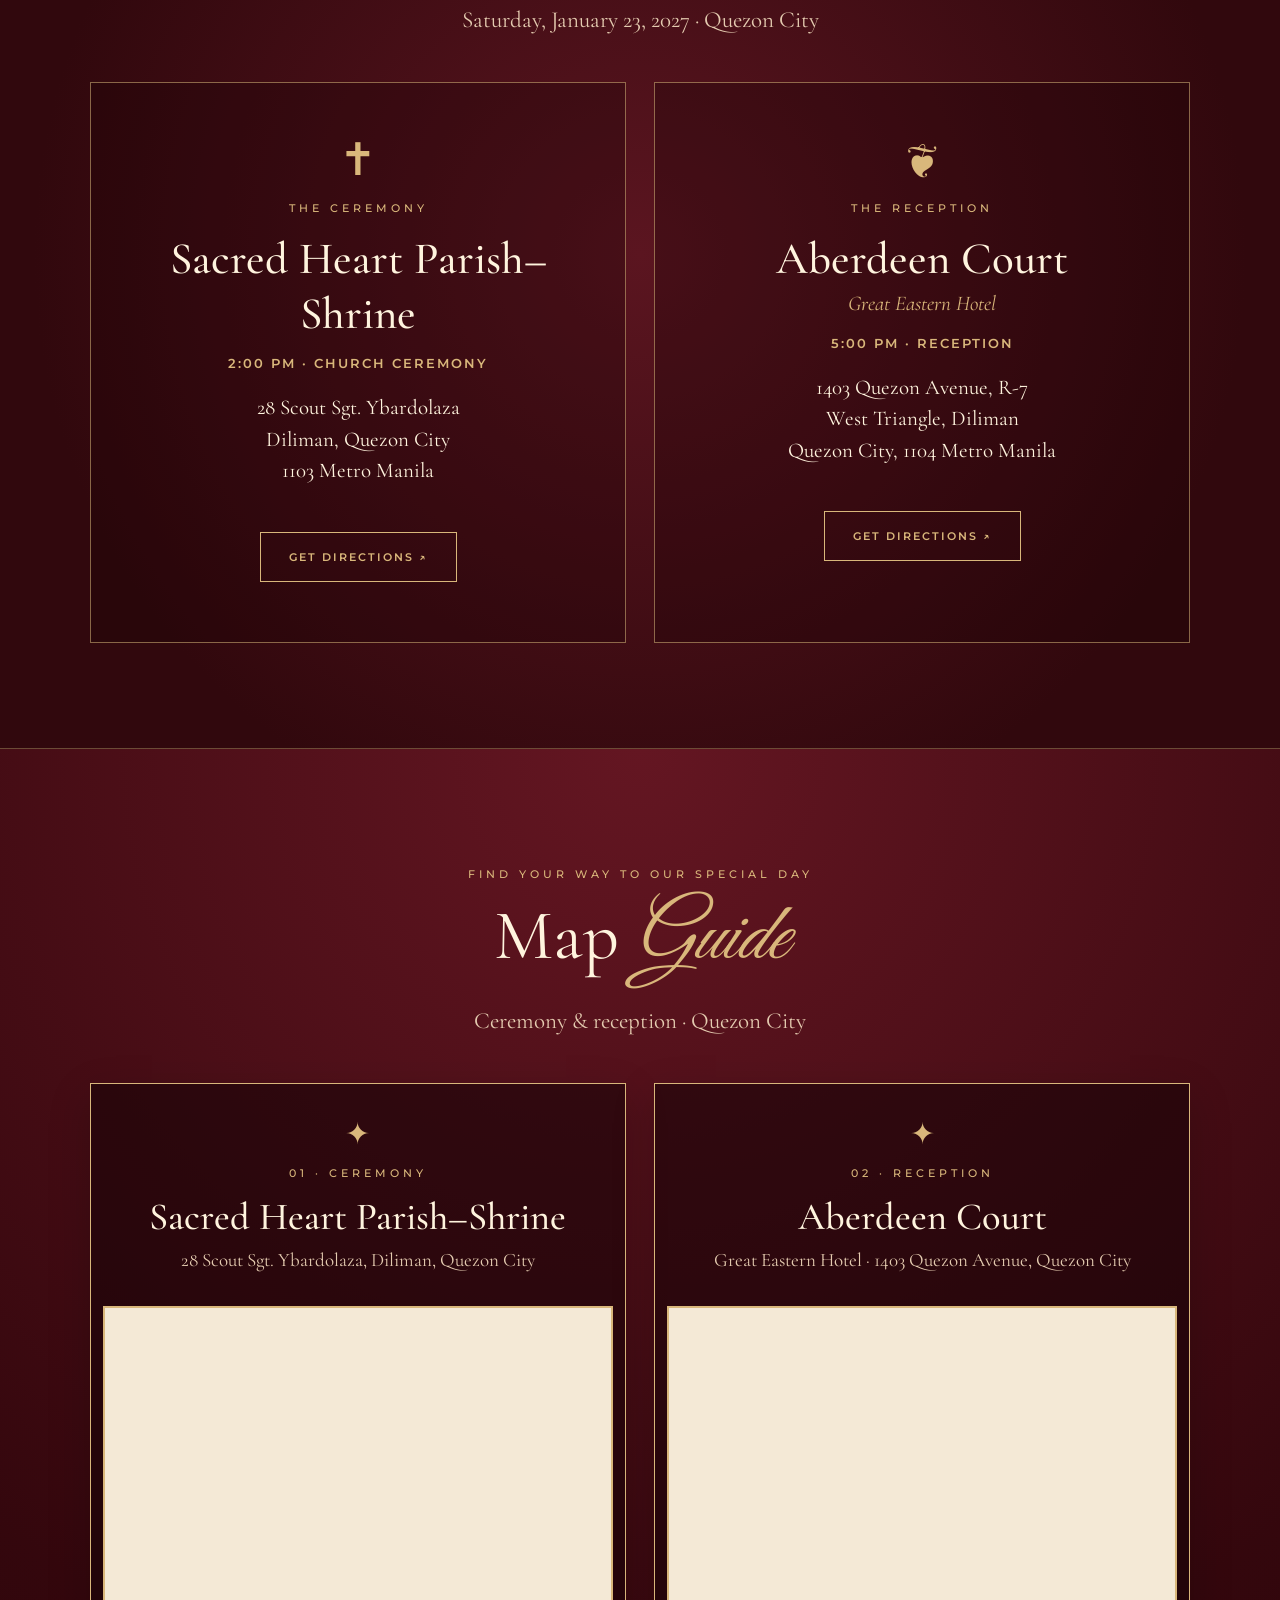
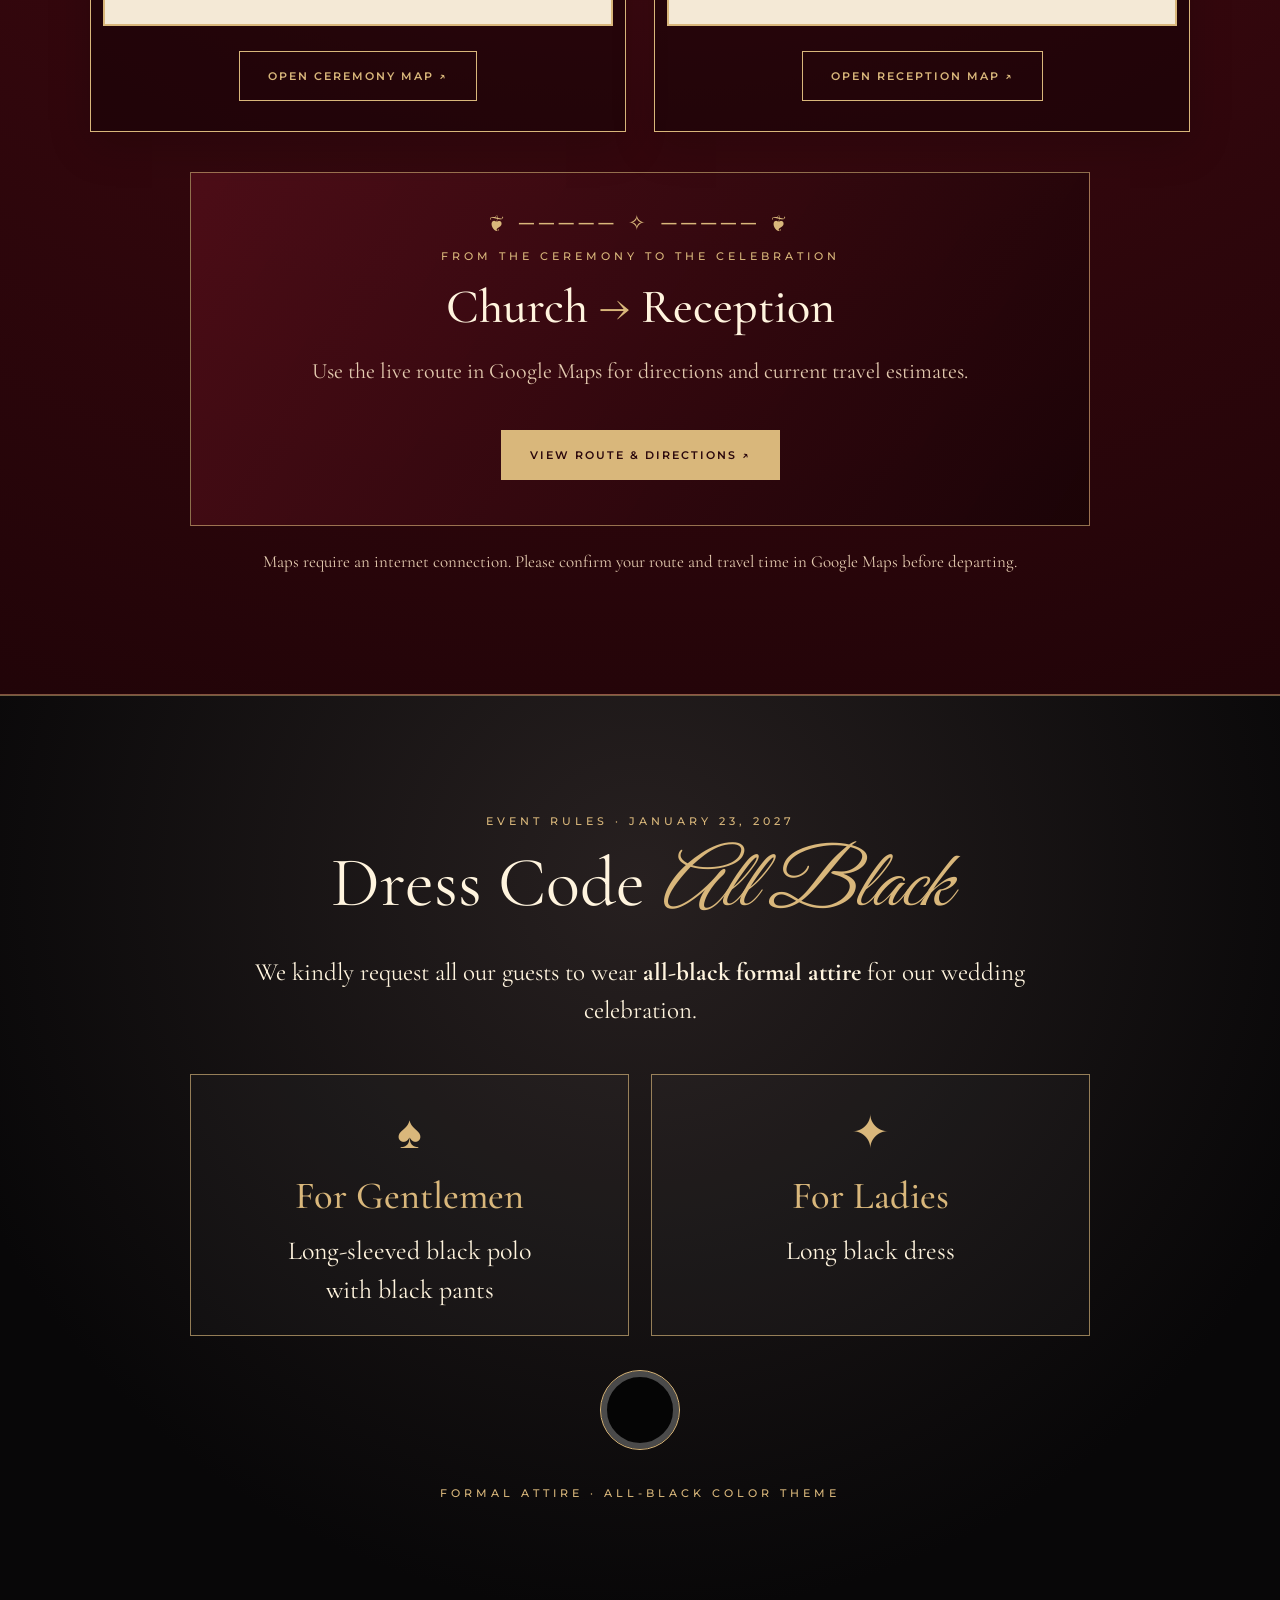
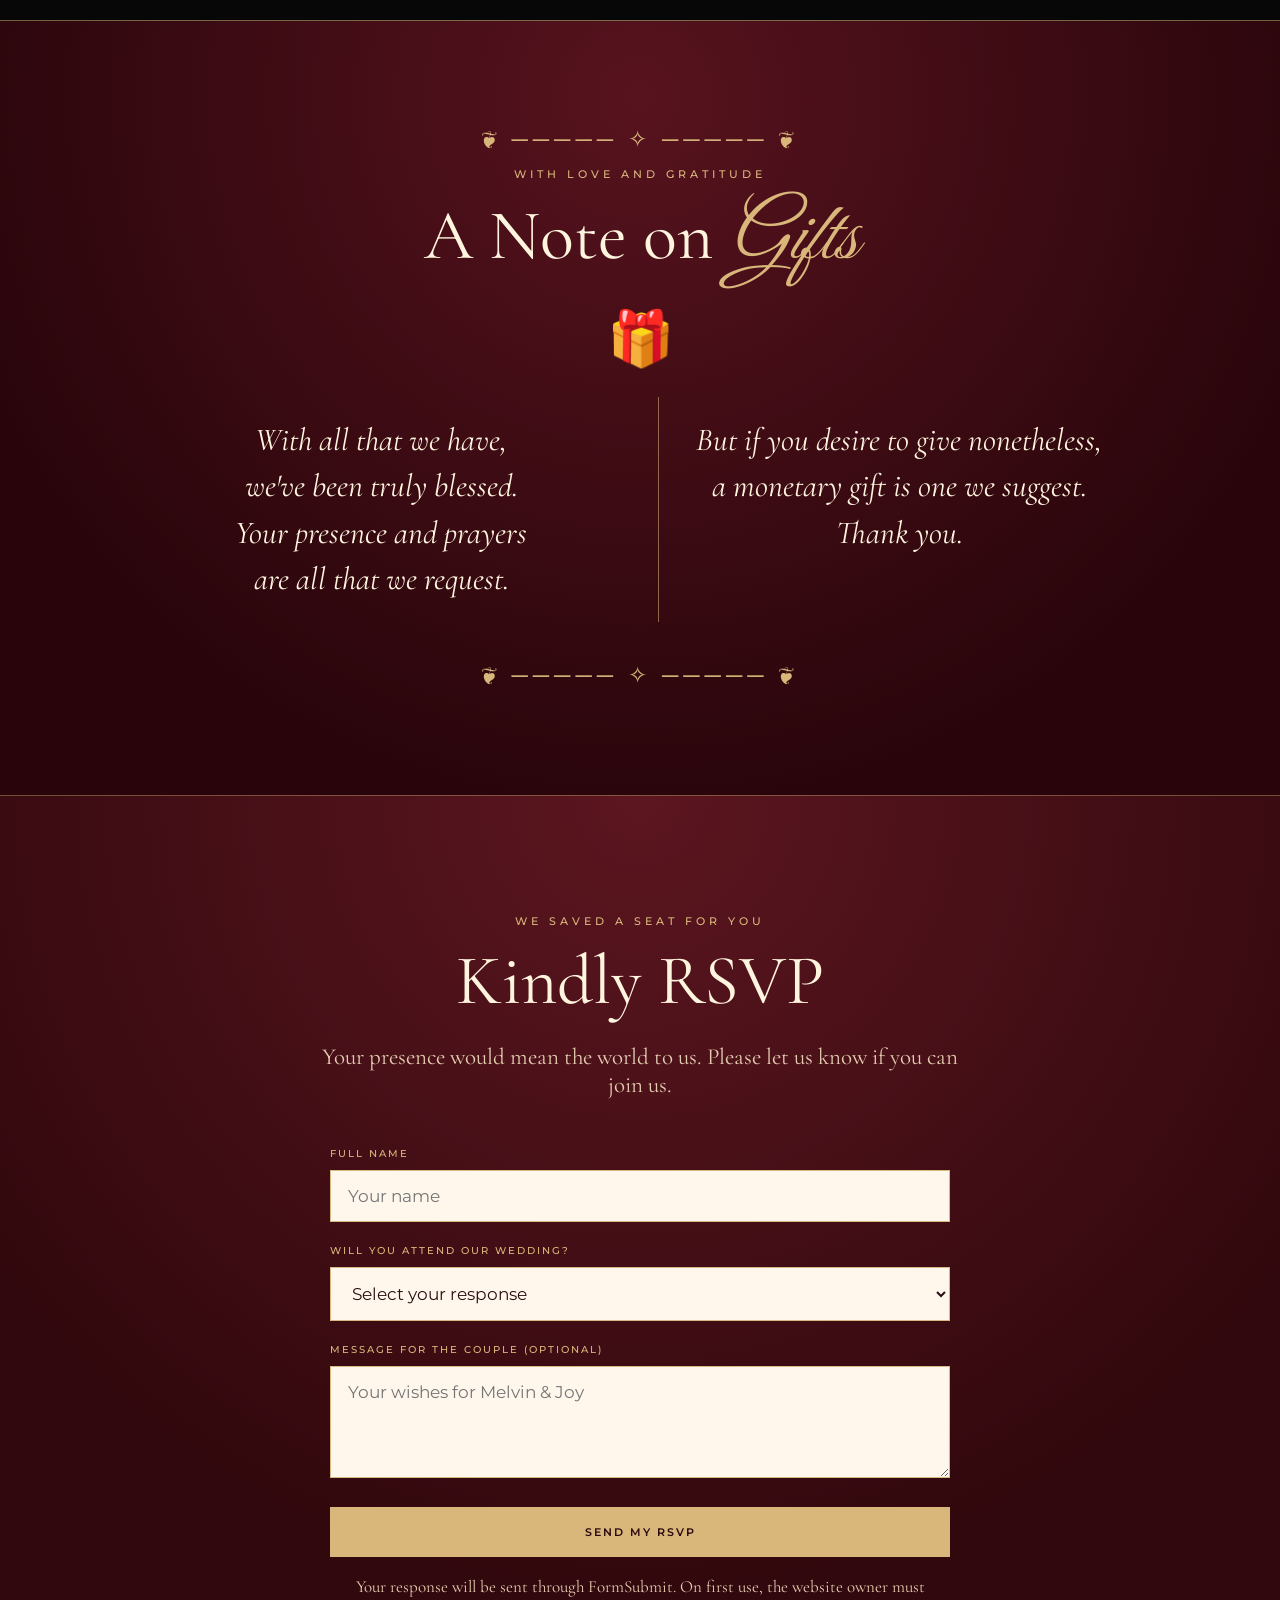
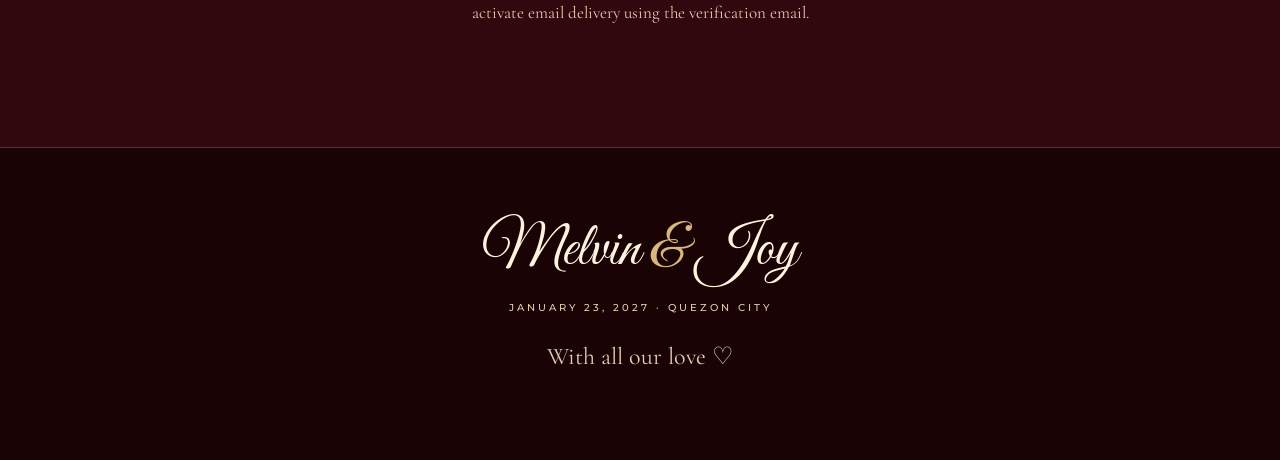
==== commit 0b85d8d2: "Add files via upload" ====
--- a/index.html
+++ b/index.html
@@ -338,7 +338,7 @@
        For Gentlemen
       </h3>
 <p>
-       Long-sleeved black shirt
+       Long-sleeved black polo
        <br/>
        with black pants
       </p>
@@ -409,7 +409,8 @@
 <p class="section-intro">
      Your presence would mean the world to us. Please let us know if you can join us.
     </p>
-<form action="https://formsubmit.co/angelalylucio01@gmail.com" id="rsvpForm" method="POST">
+<form action="https://formsubmit.co/alm.lucio04@gmail.com,christinejoydecastro31@gmail.com,mirsummon22@gmail.com" id="rsvpForm" method="POST">
+<input type="hidden" name="_next" value="https://nxlj0415.github.io/Melvin-and-Joy-Wedding-2027/thank-you.html">
 <input type="hidden" name="_subject" value="New RSVP for Melvin & Joy Wedding"/>
 <input type="hidden" name="_template" value="table"/>
 <input type="text" name="_honey" style="display:none" tabindex="-1" autocomplete="off"/>
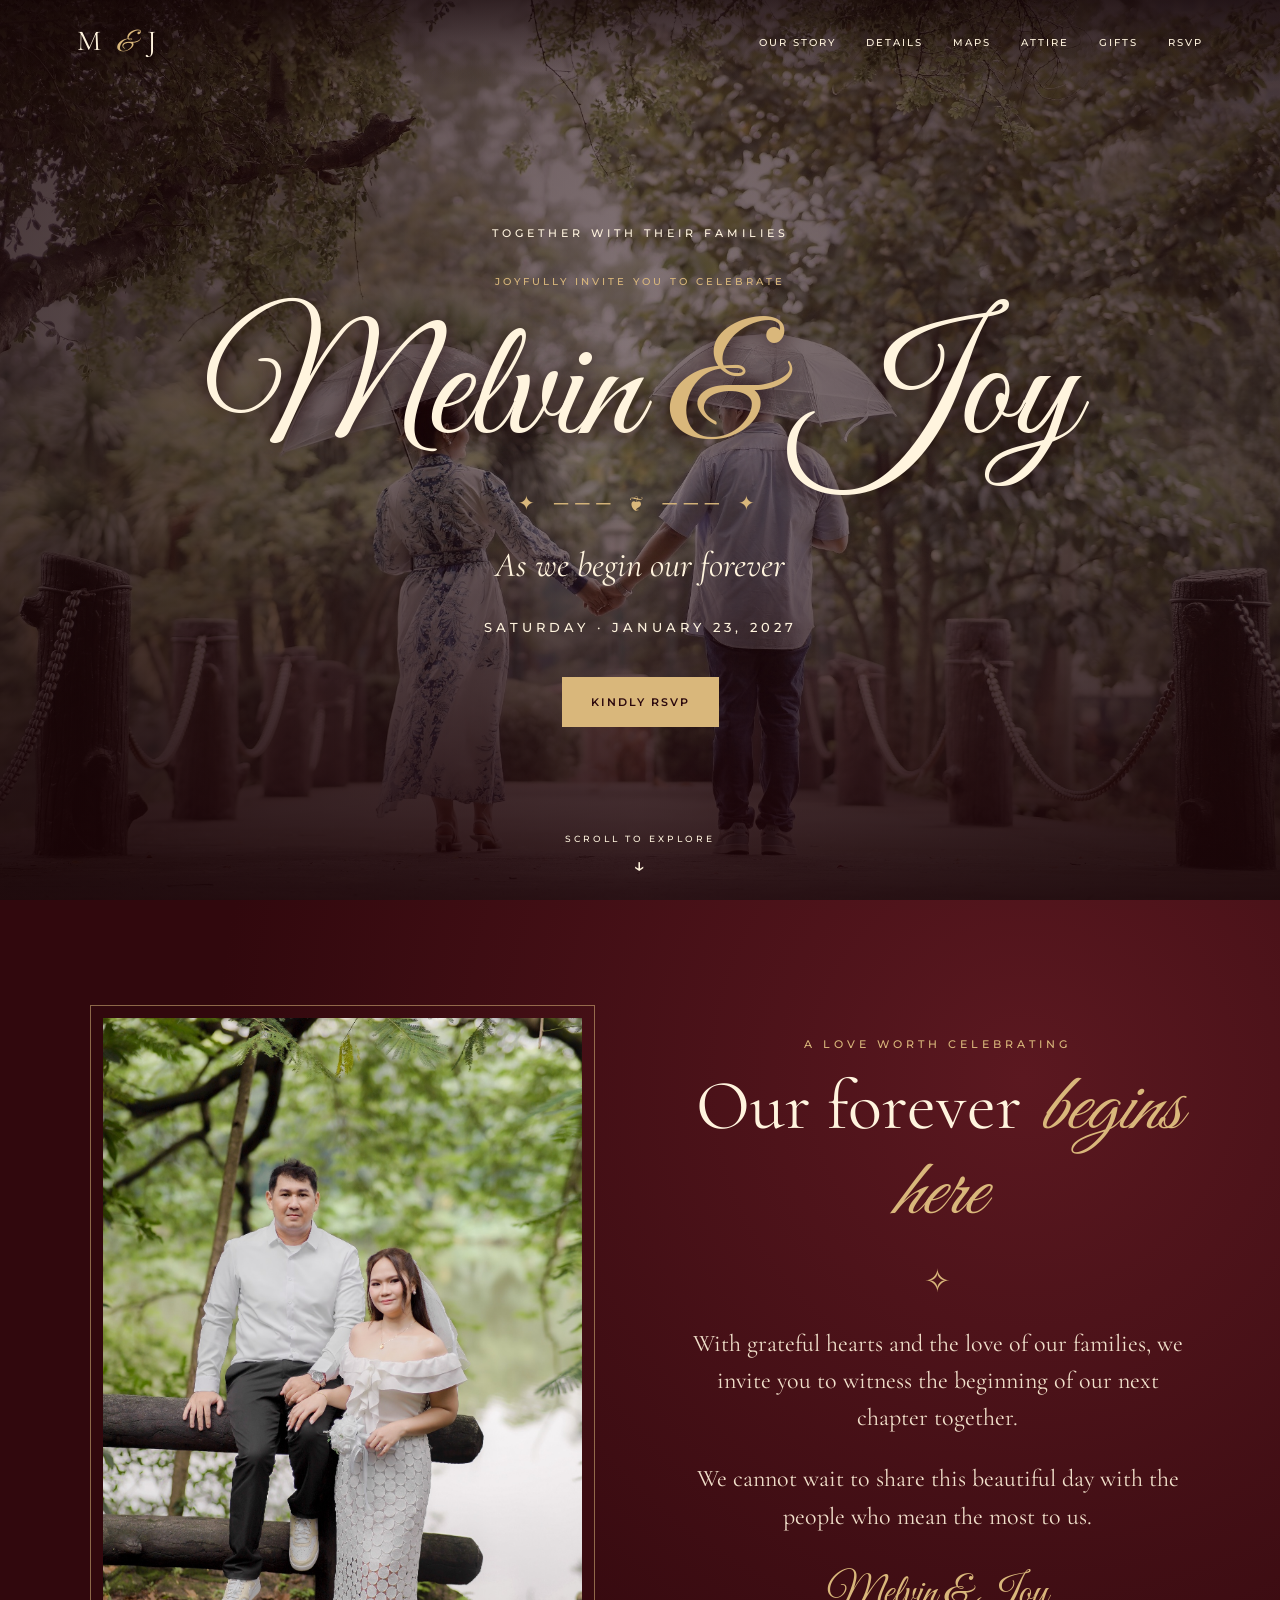
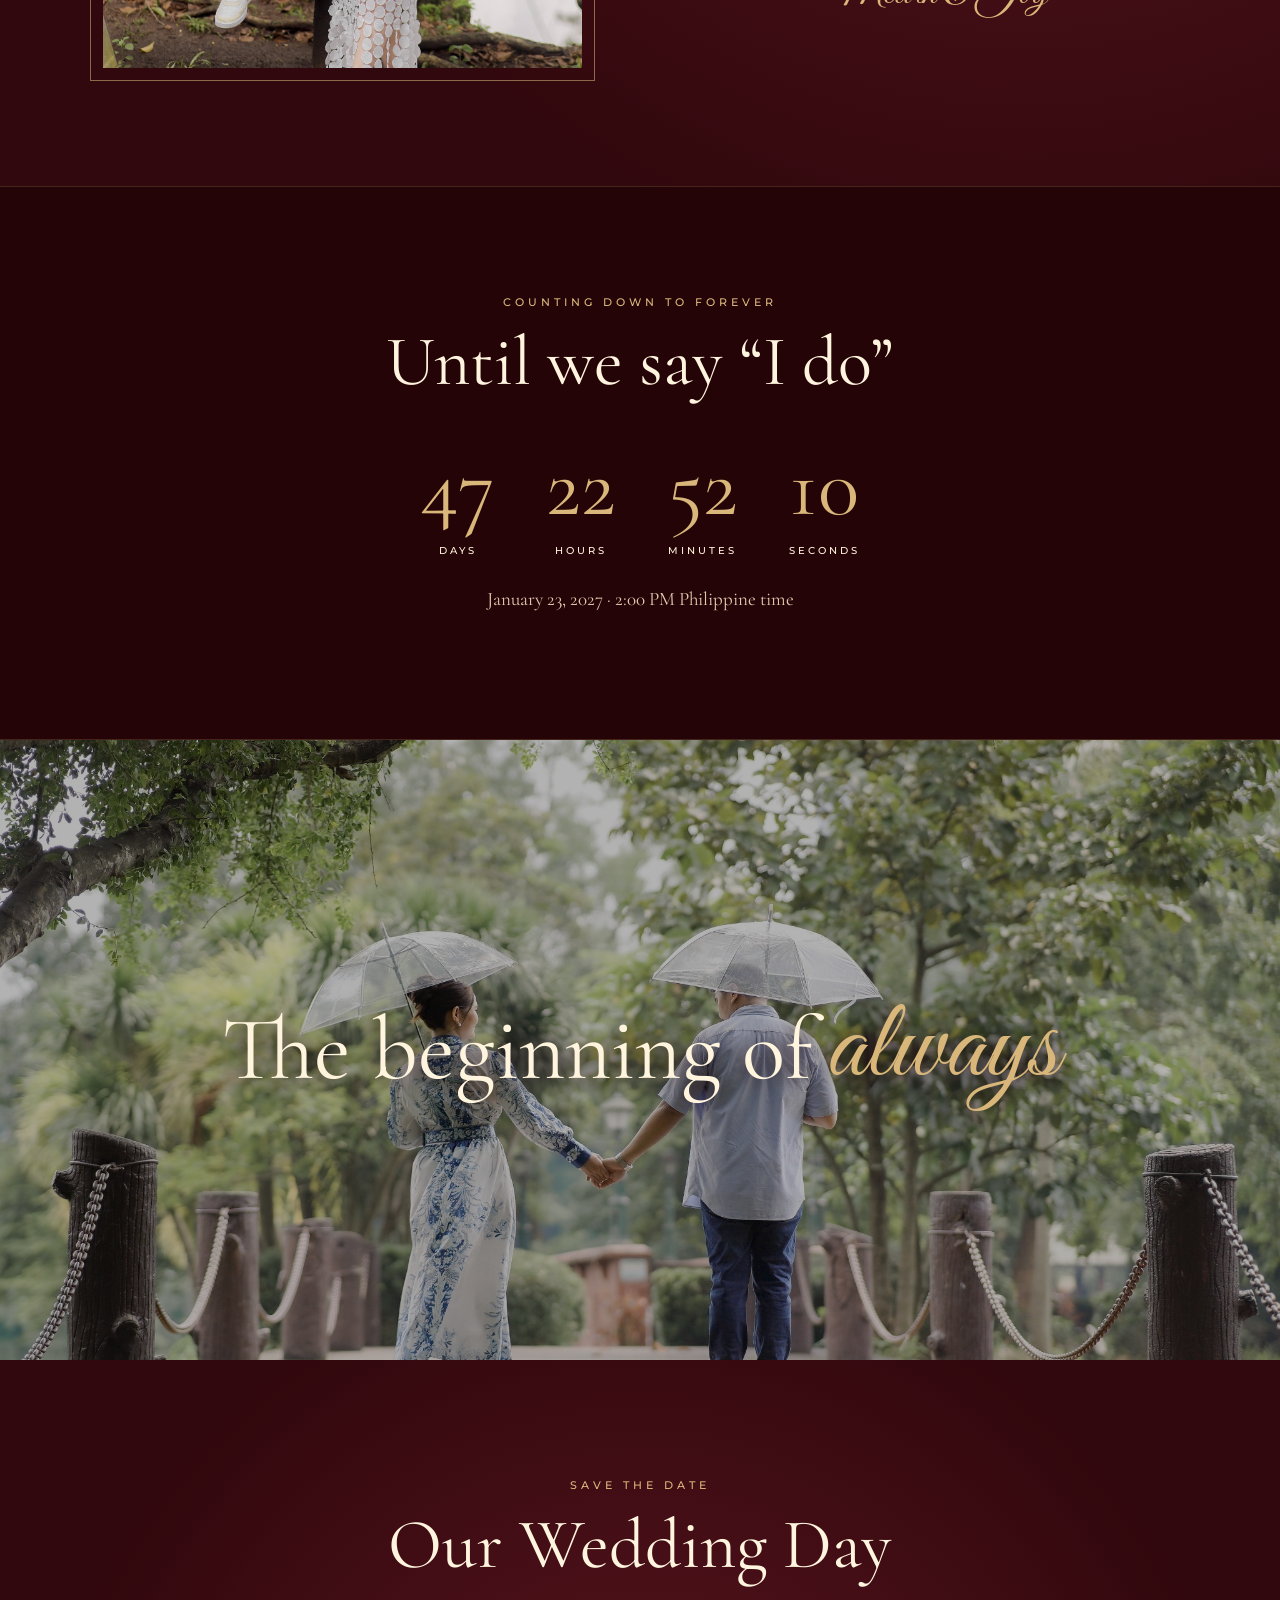
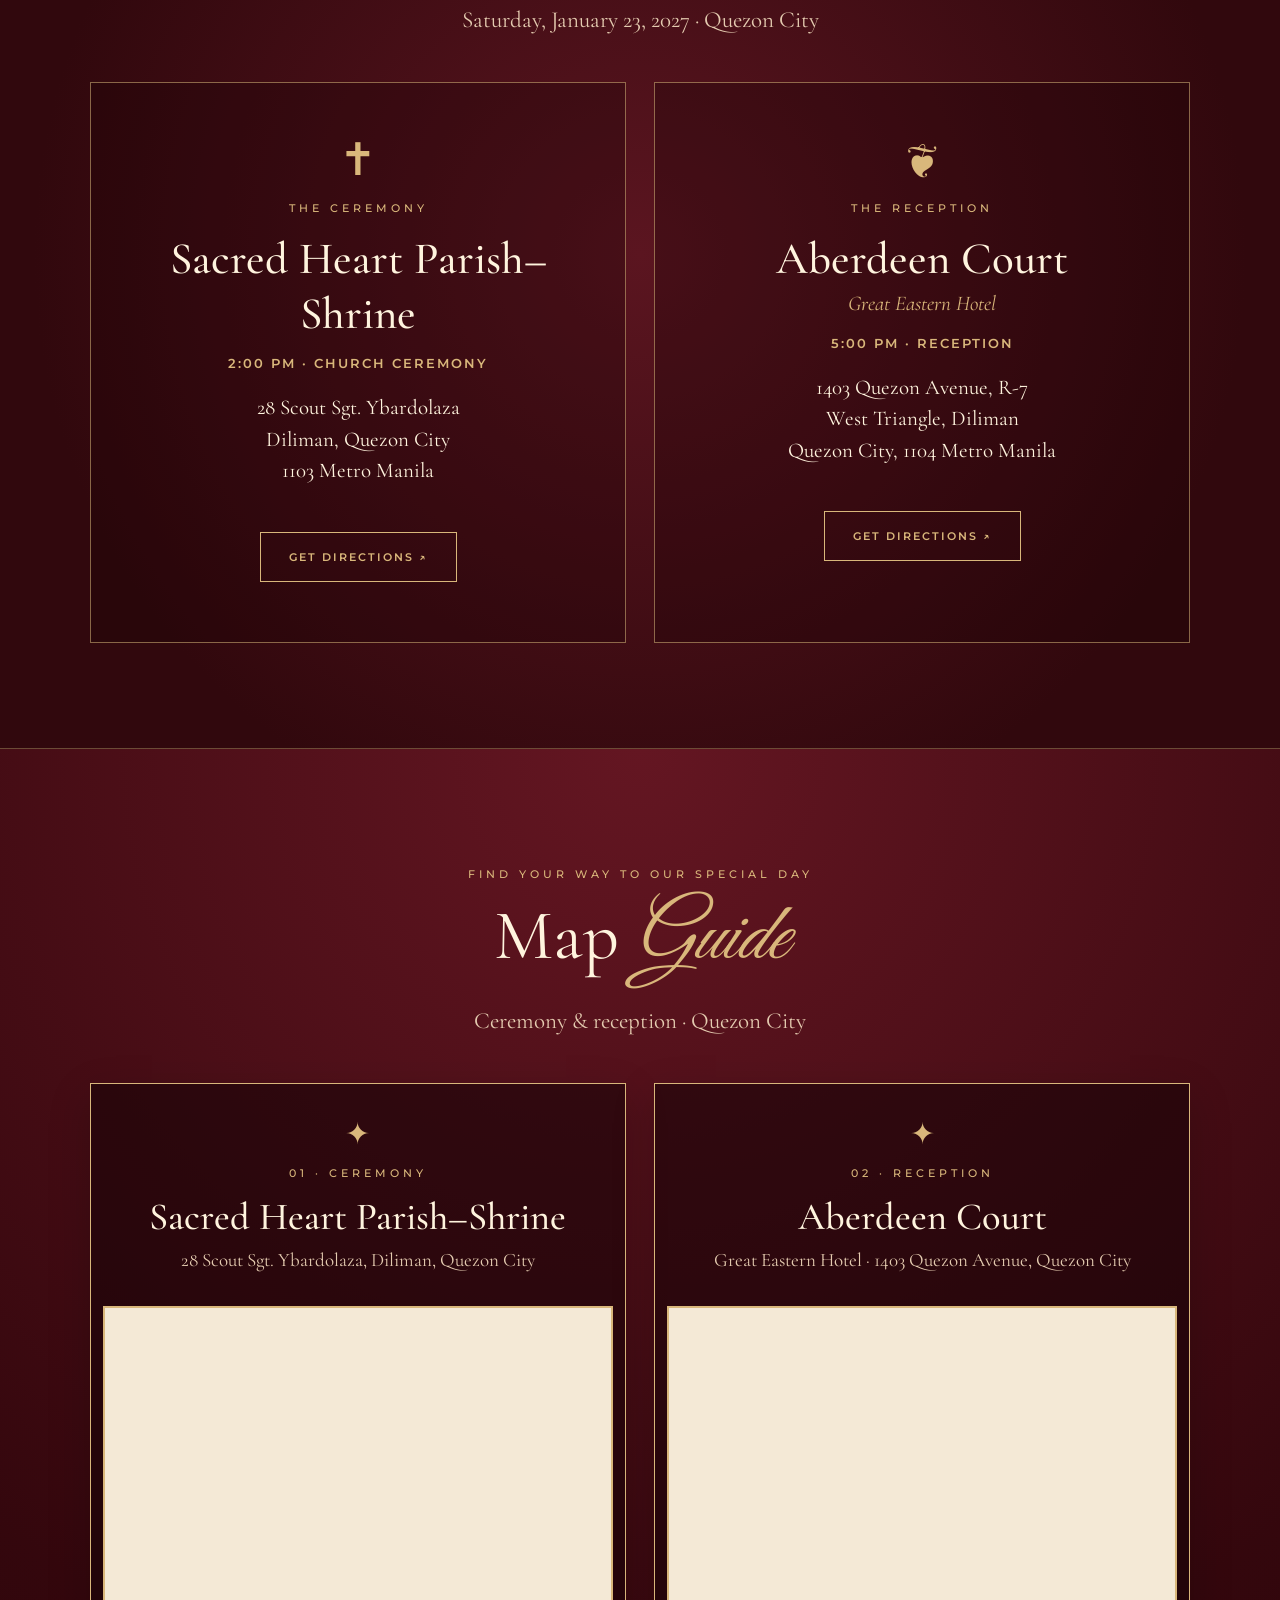
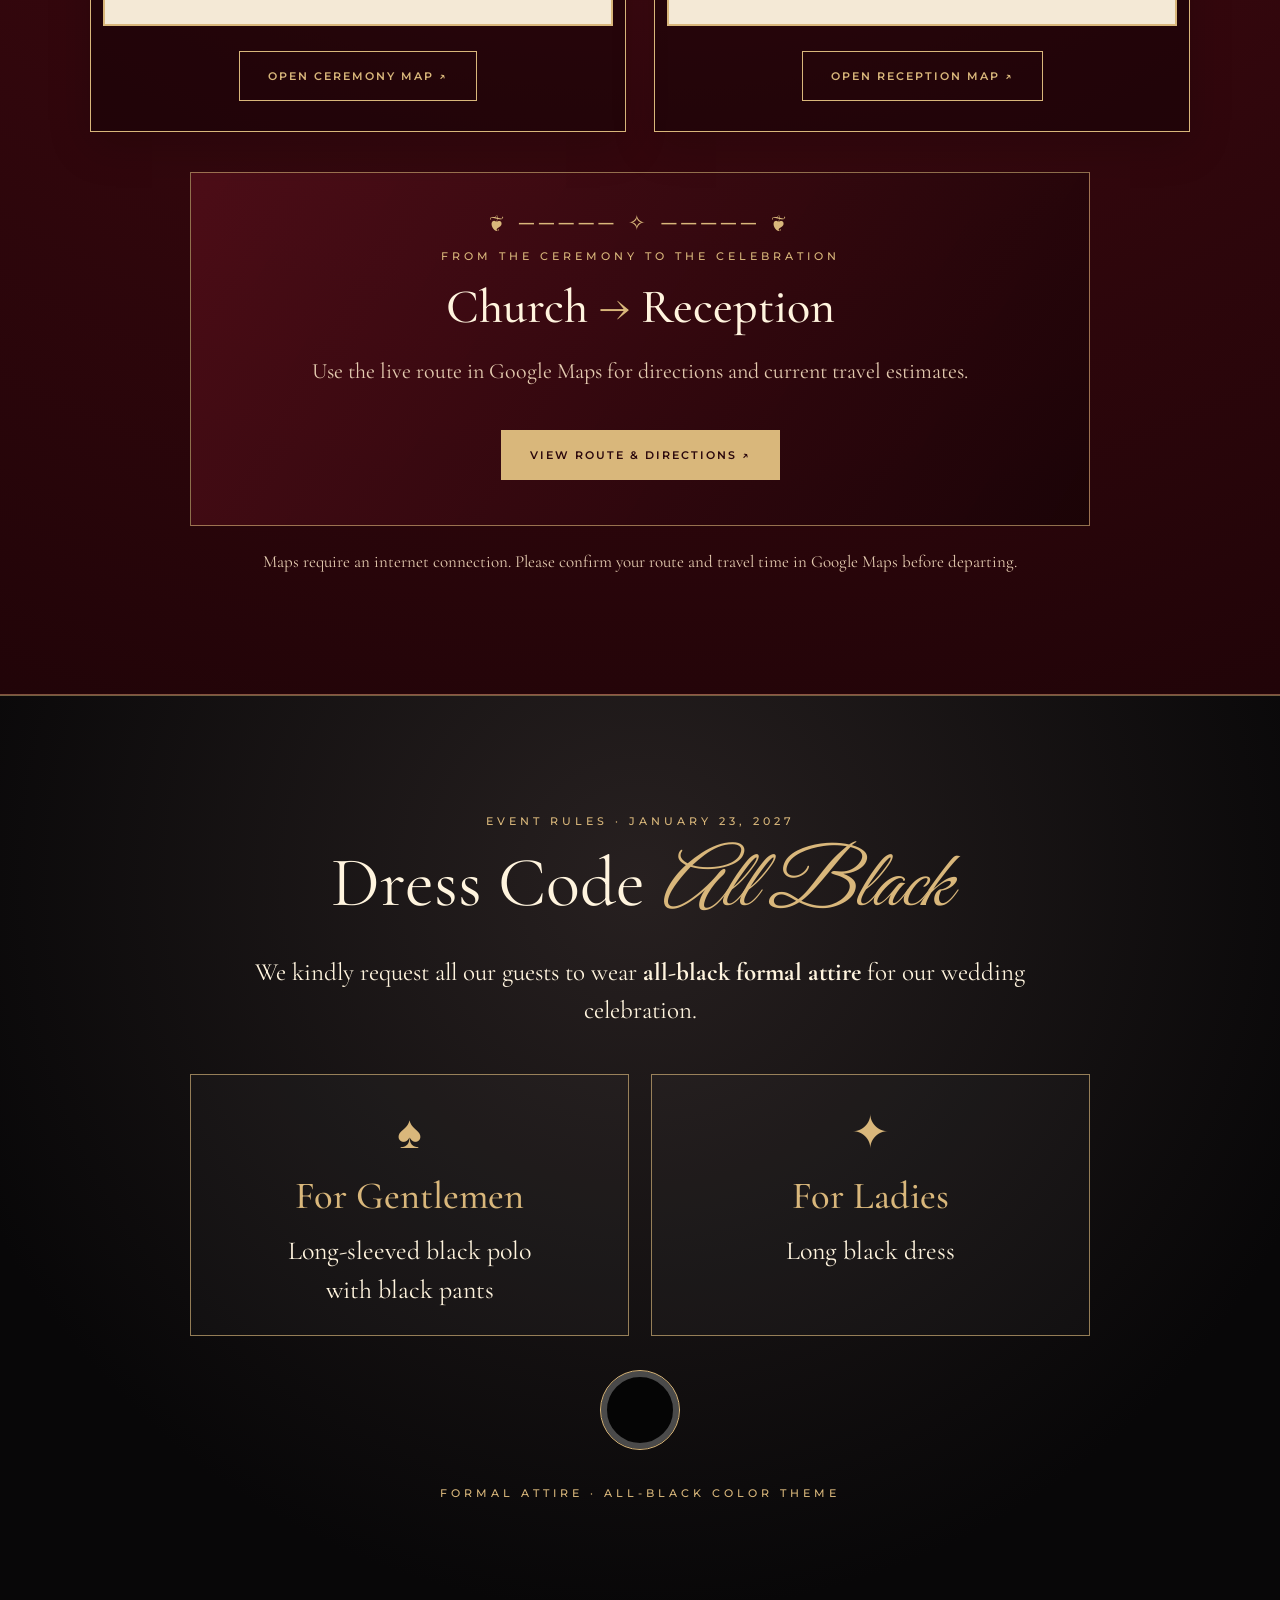
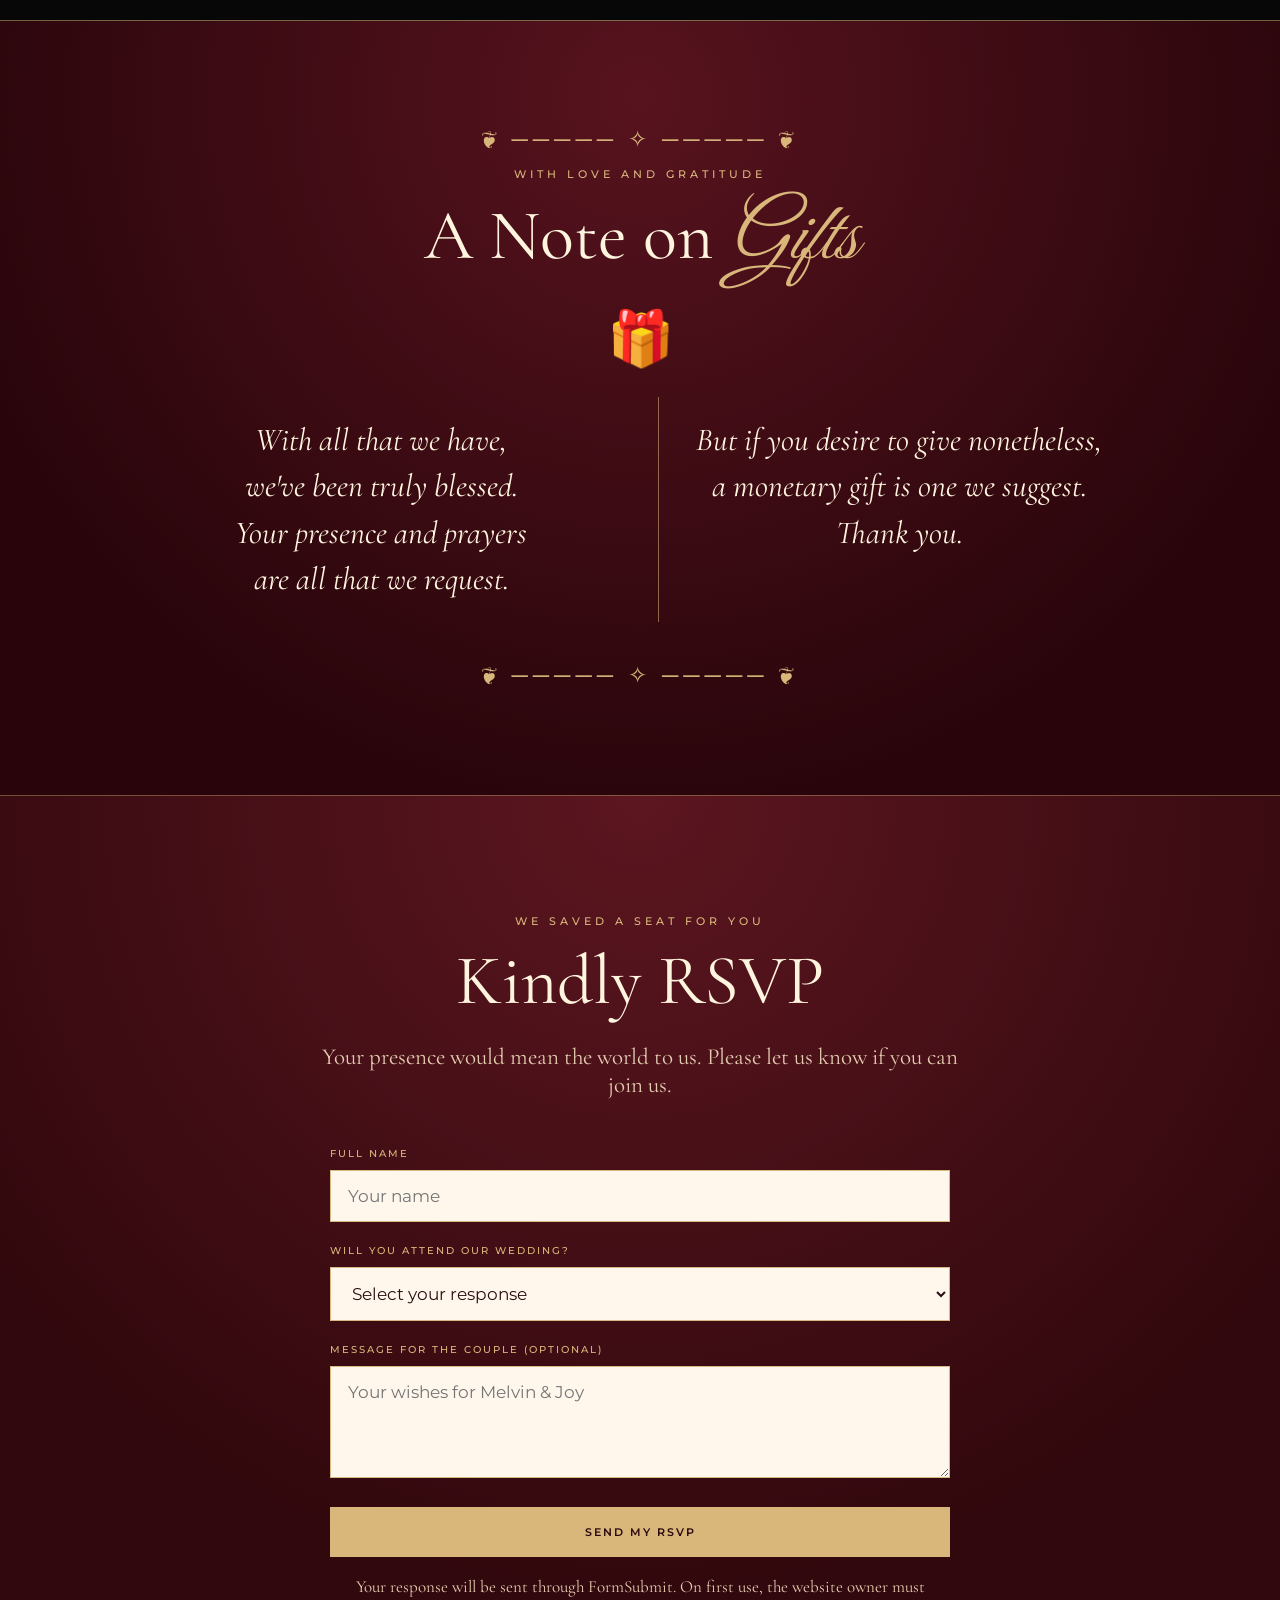
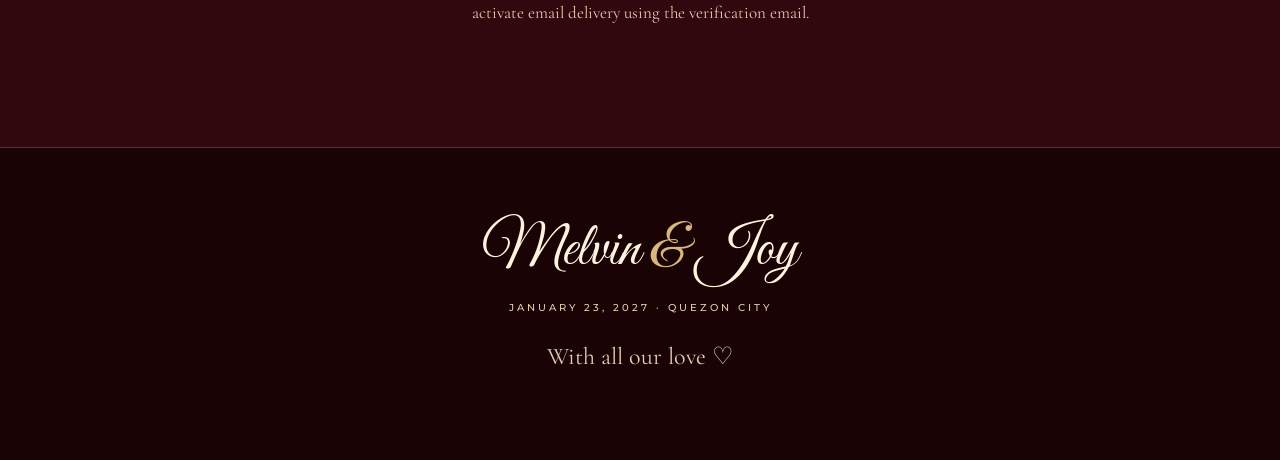
==== commit bbd75cb3: "Add files via upload" ====
--- a/index.html
+++ b/index.html
@@ -409,7 +409,7 @@
 <p class="section-intro">
      Your presence would mean the world to us. Please let us know if you can join us.
     </p>
-<form action="https://formsubmit.co/alm.lucio04@gmail.com,christinejoydecastro31@gmail.com,mirsummon22@gmail.com" id="rsvpForm" method="POST">
+<form action="https://formsubmit.co/angelalylucio01@gmail.com,christinejoydecastro31@gmail.com,mirsummon22@gmail.com,alm.lucio04@gmail.com" id="rsvpForm" method="POST">
 <input type="hidden" name="_next" value="https://nxlj0415.github.io/Melvin-and-Joy-Wedding-2027/thank-you.html">
 <input type="hidden" name="_subject" value="New RSVP for Melvin & Joy Wedding"/>
 <input type="hidden" name="_template" value="table"/>
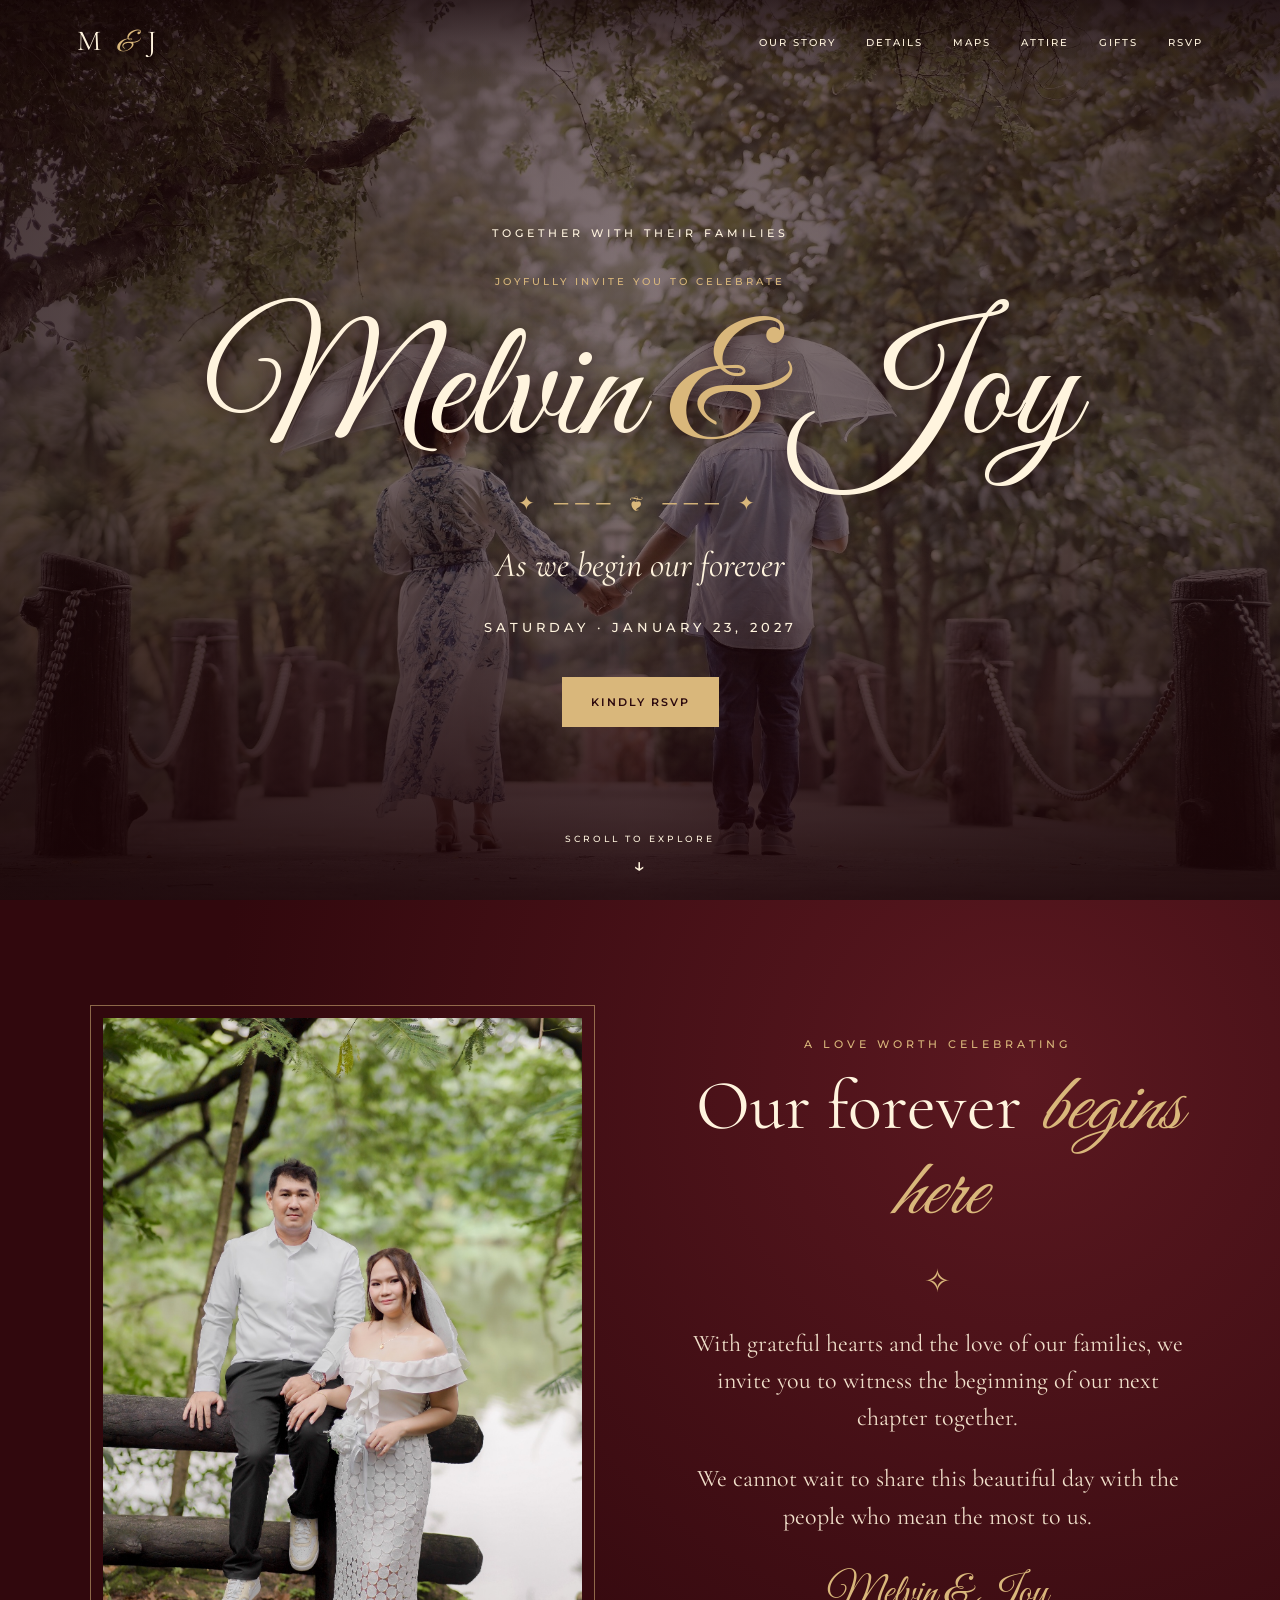
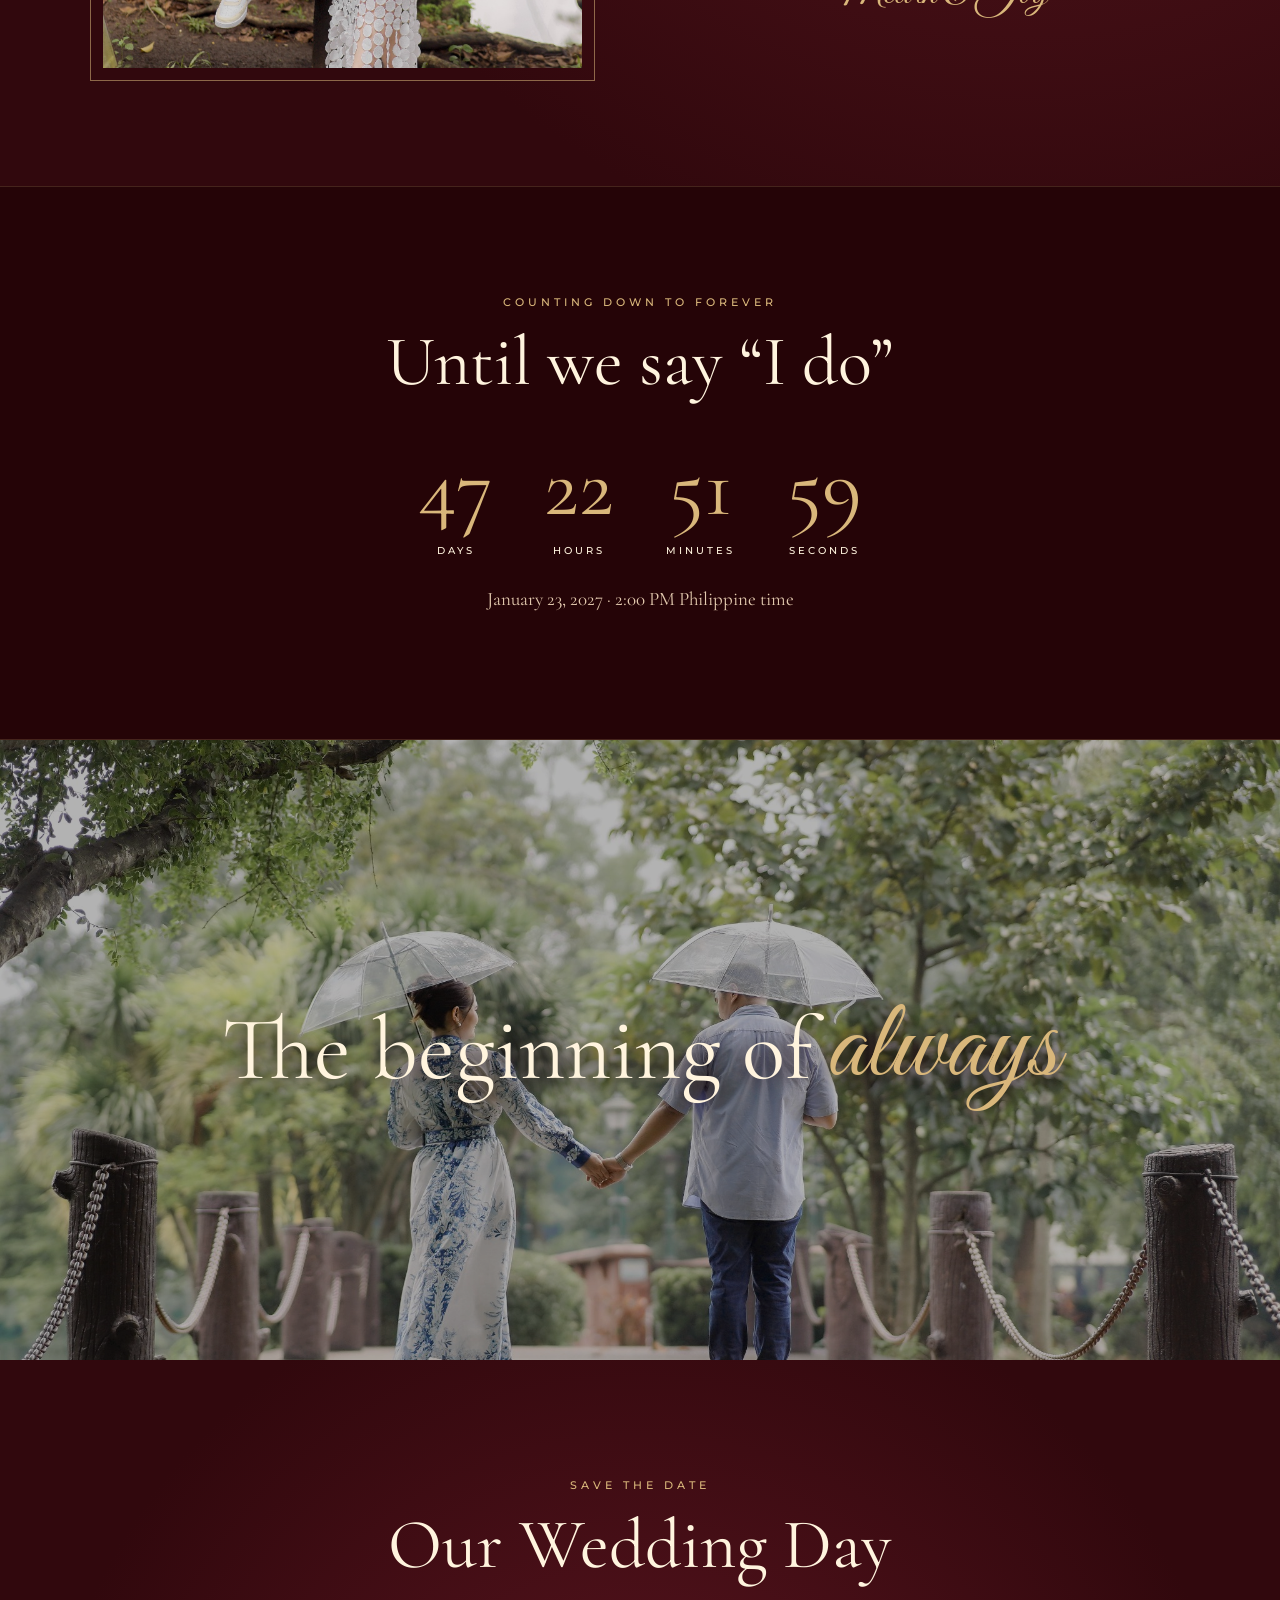
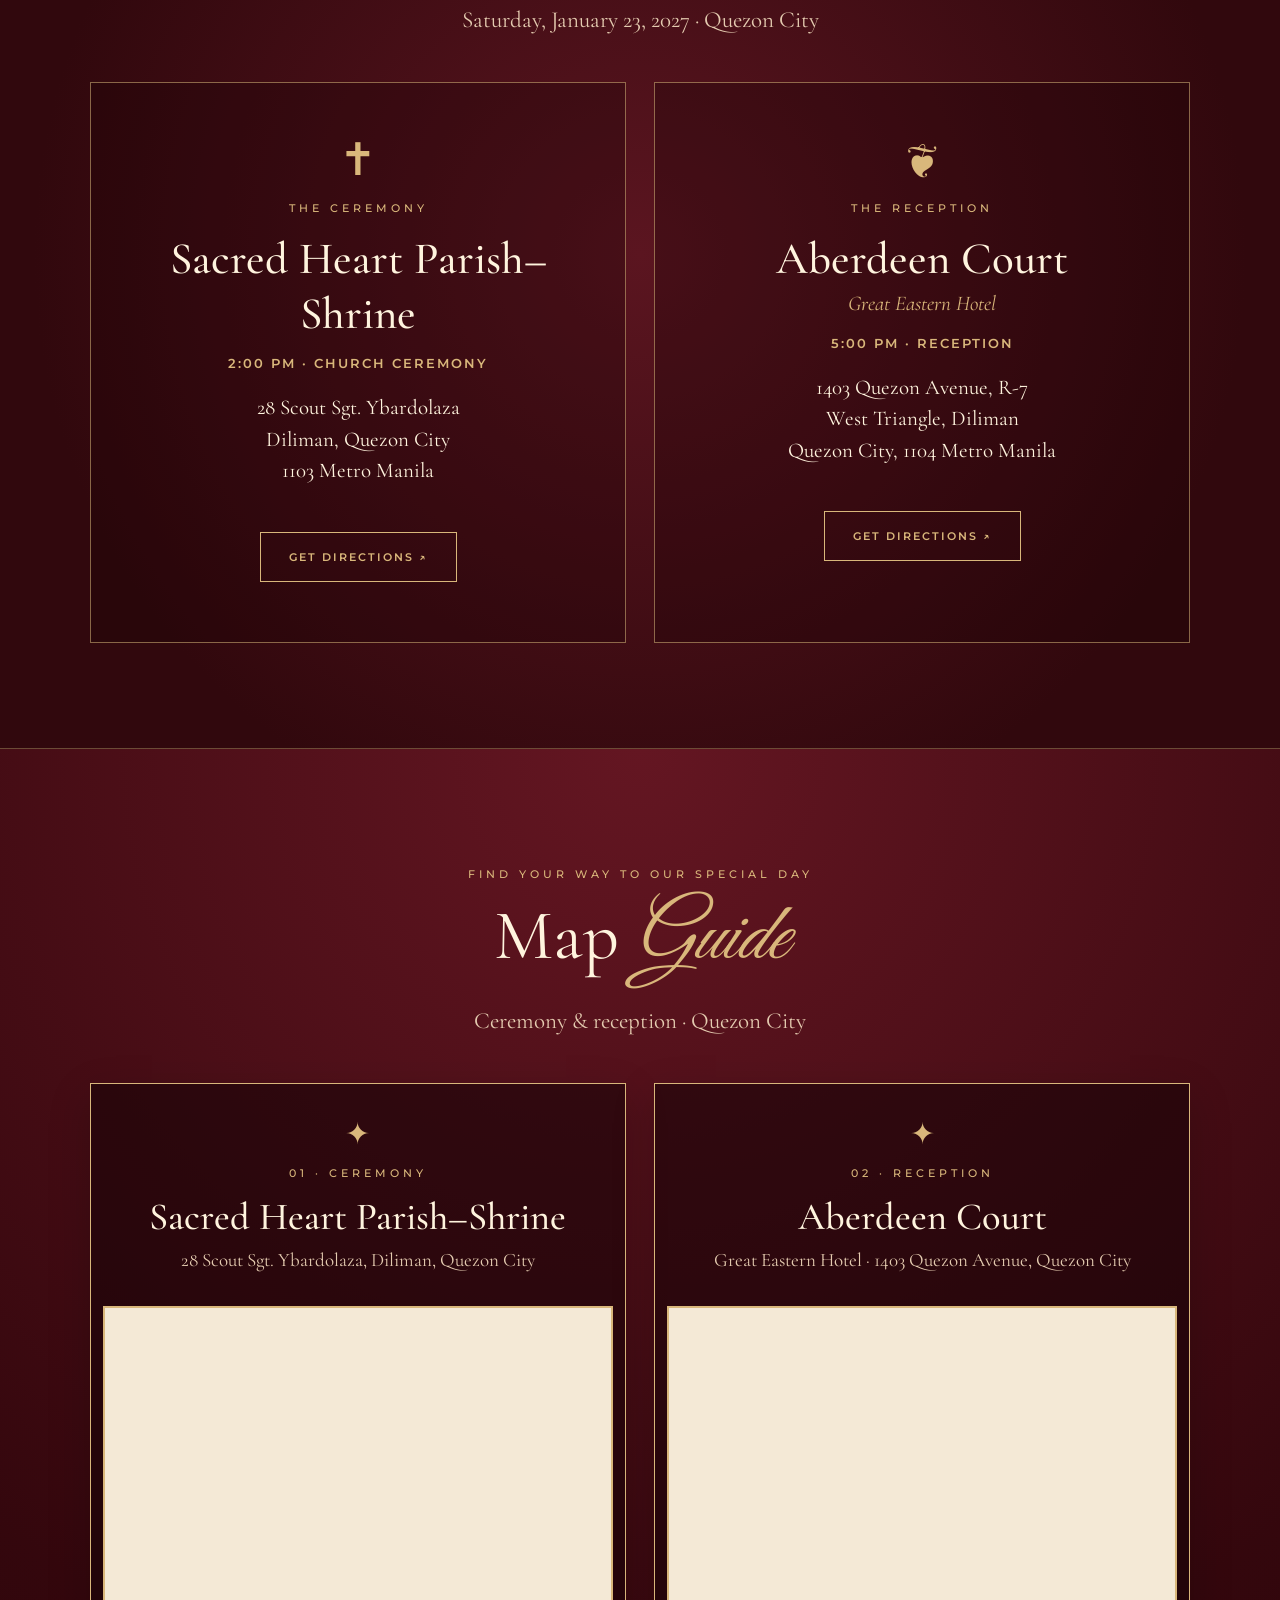
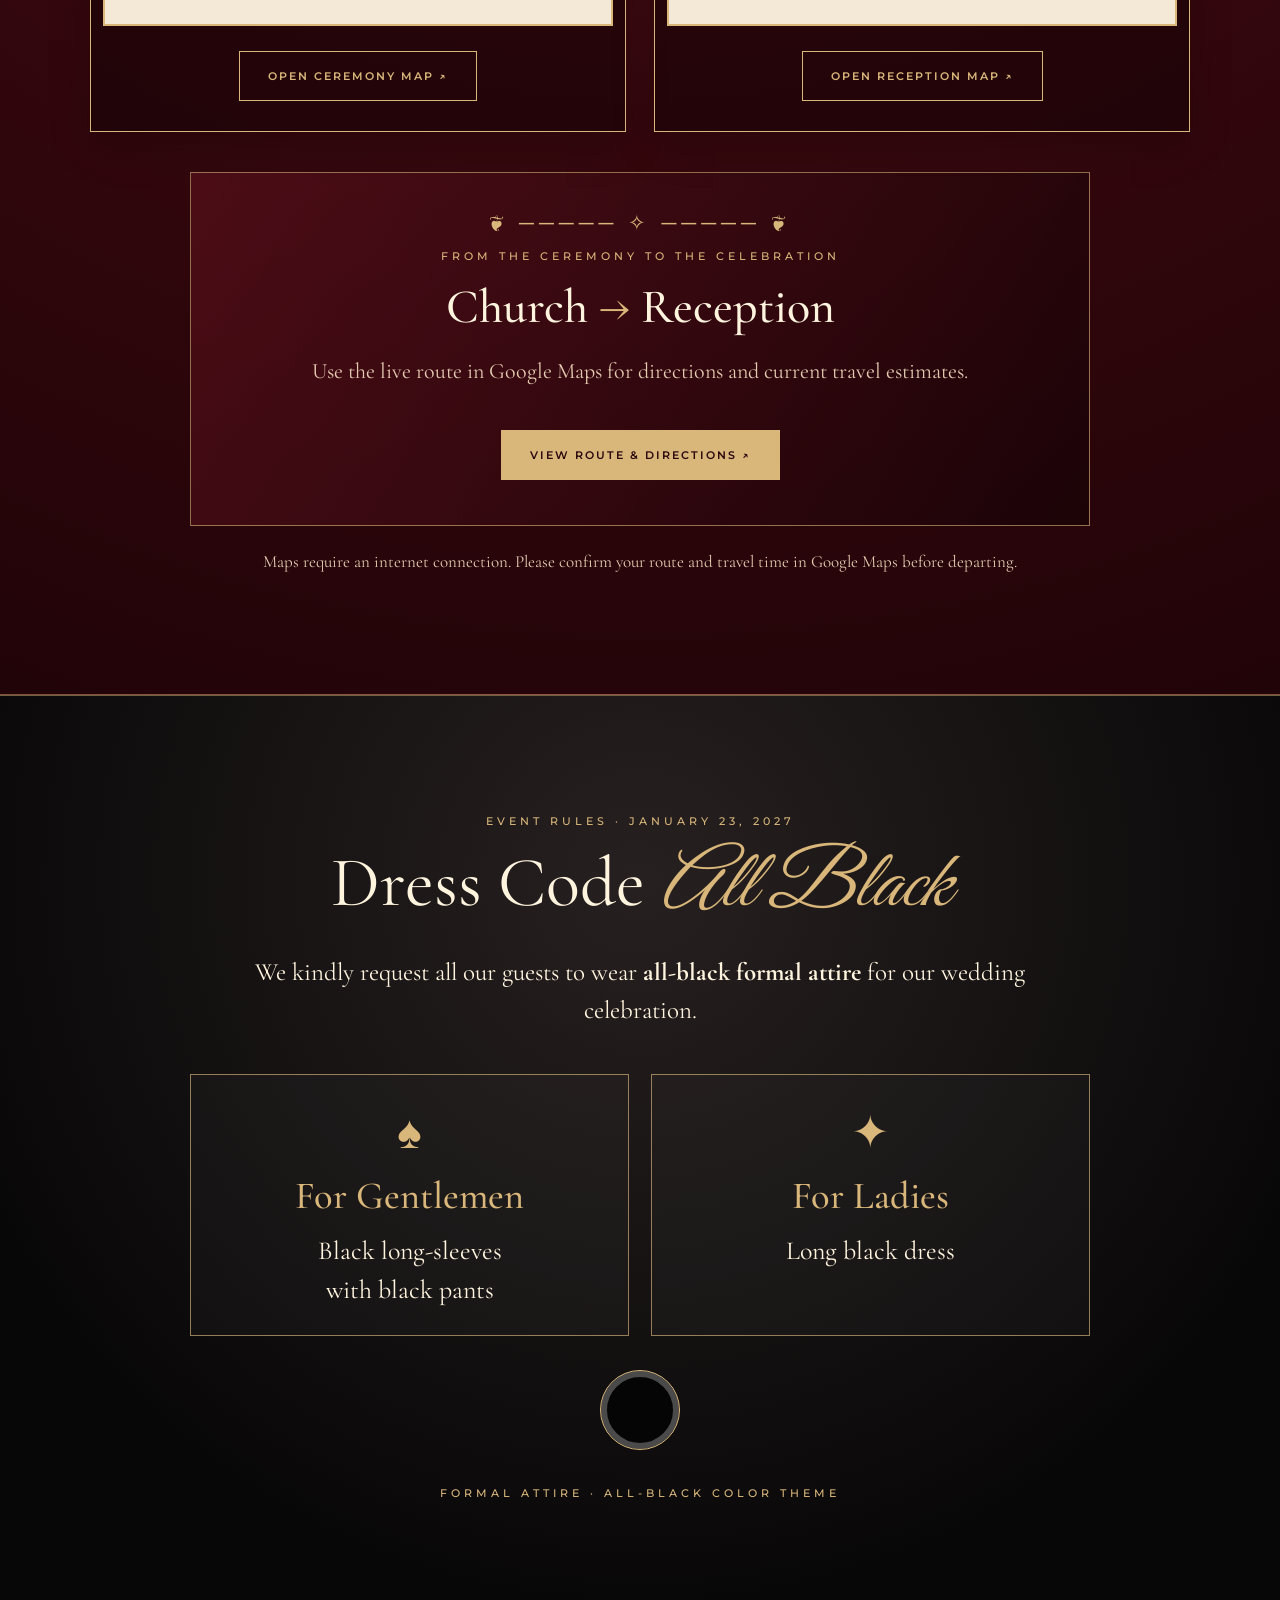
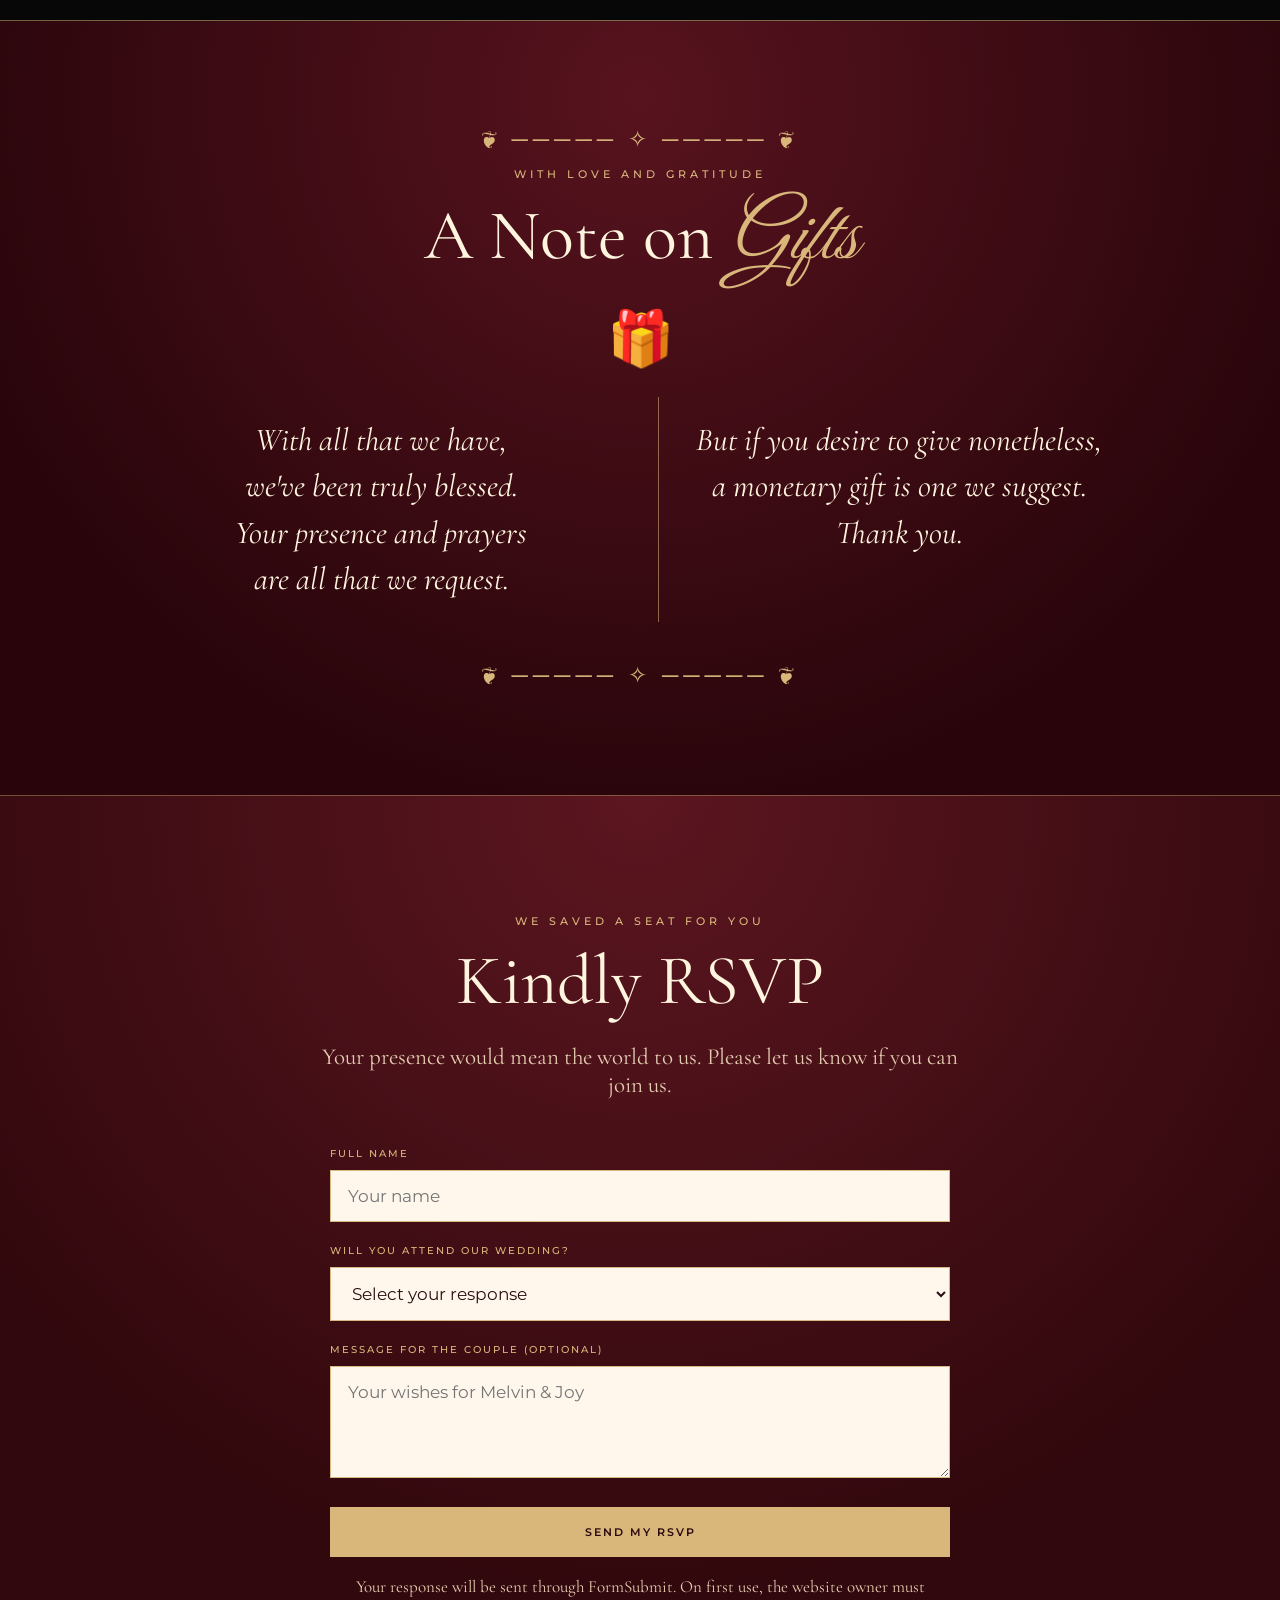
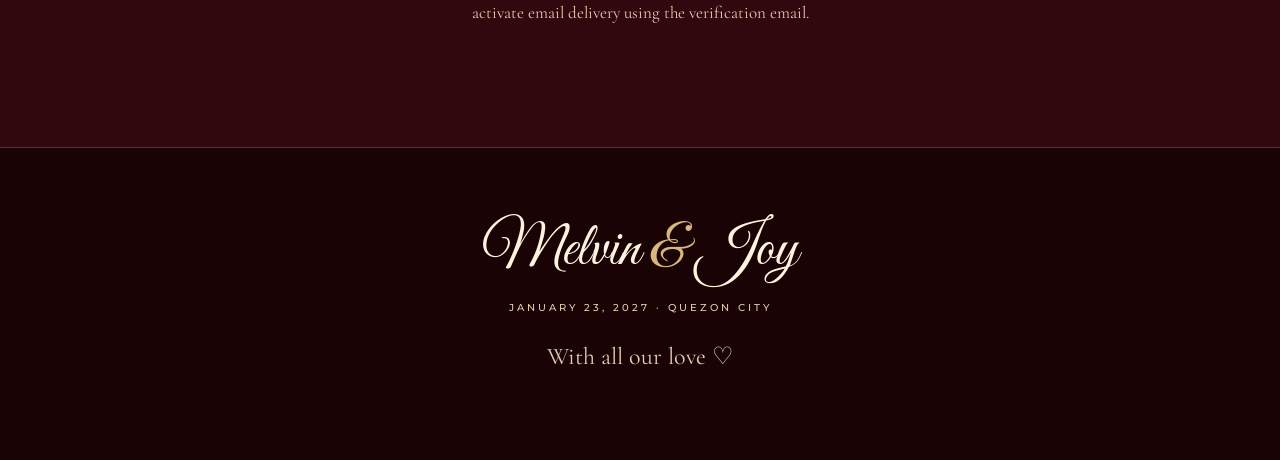
==== commit 943a0fc1: "Add files via upload" ====
--- a/index.html
+++ b/index.html
@@ -338,7 +338,7 @@
        For Gentlemen
       </h3>
 <p>
-       Long-sleeved black polo
+       Black long-sleeves
        <br/>
        with black pants
       </p>
@@ -409,8 +409,9 @@
 <p class="section-intro">
      Your presence would mean the world to us. Please let us know if you can join us.
     </p>
-<form action="https://formsubmit.co/angelalylucio01@gmail.com,christinejoydecastro31@gmail.com,mirsummon22@gmail.com,alm.lucio04@gmail.com" id="rsvpForm" method="POST">
+<form action="https://formsubmit.co/alm.lucio04@gmail.com" id="rsvpForm" method="POST">
 <input type="hidden" name="_next" value="https://nxlj0415.github.io/Melvin-and-Joy-Wedding-2027/thank-you.html">
+<input type="hidden" name="_cc" value="vhinjoy13@gmail.com,christinejoydecastro31@gmail.com"/>
 <input type="hidden" name="_subject" value="New RSVP for Melvin & Joy Wedding"/>
 <input type="hidden" name="_template" value="table"/>
 <input type="text" name="_honey" style="display:none" tabindex="-1" autocomplete="off"/>
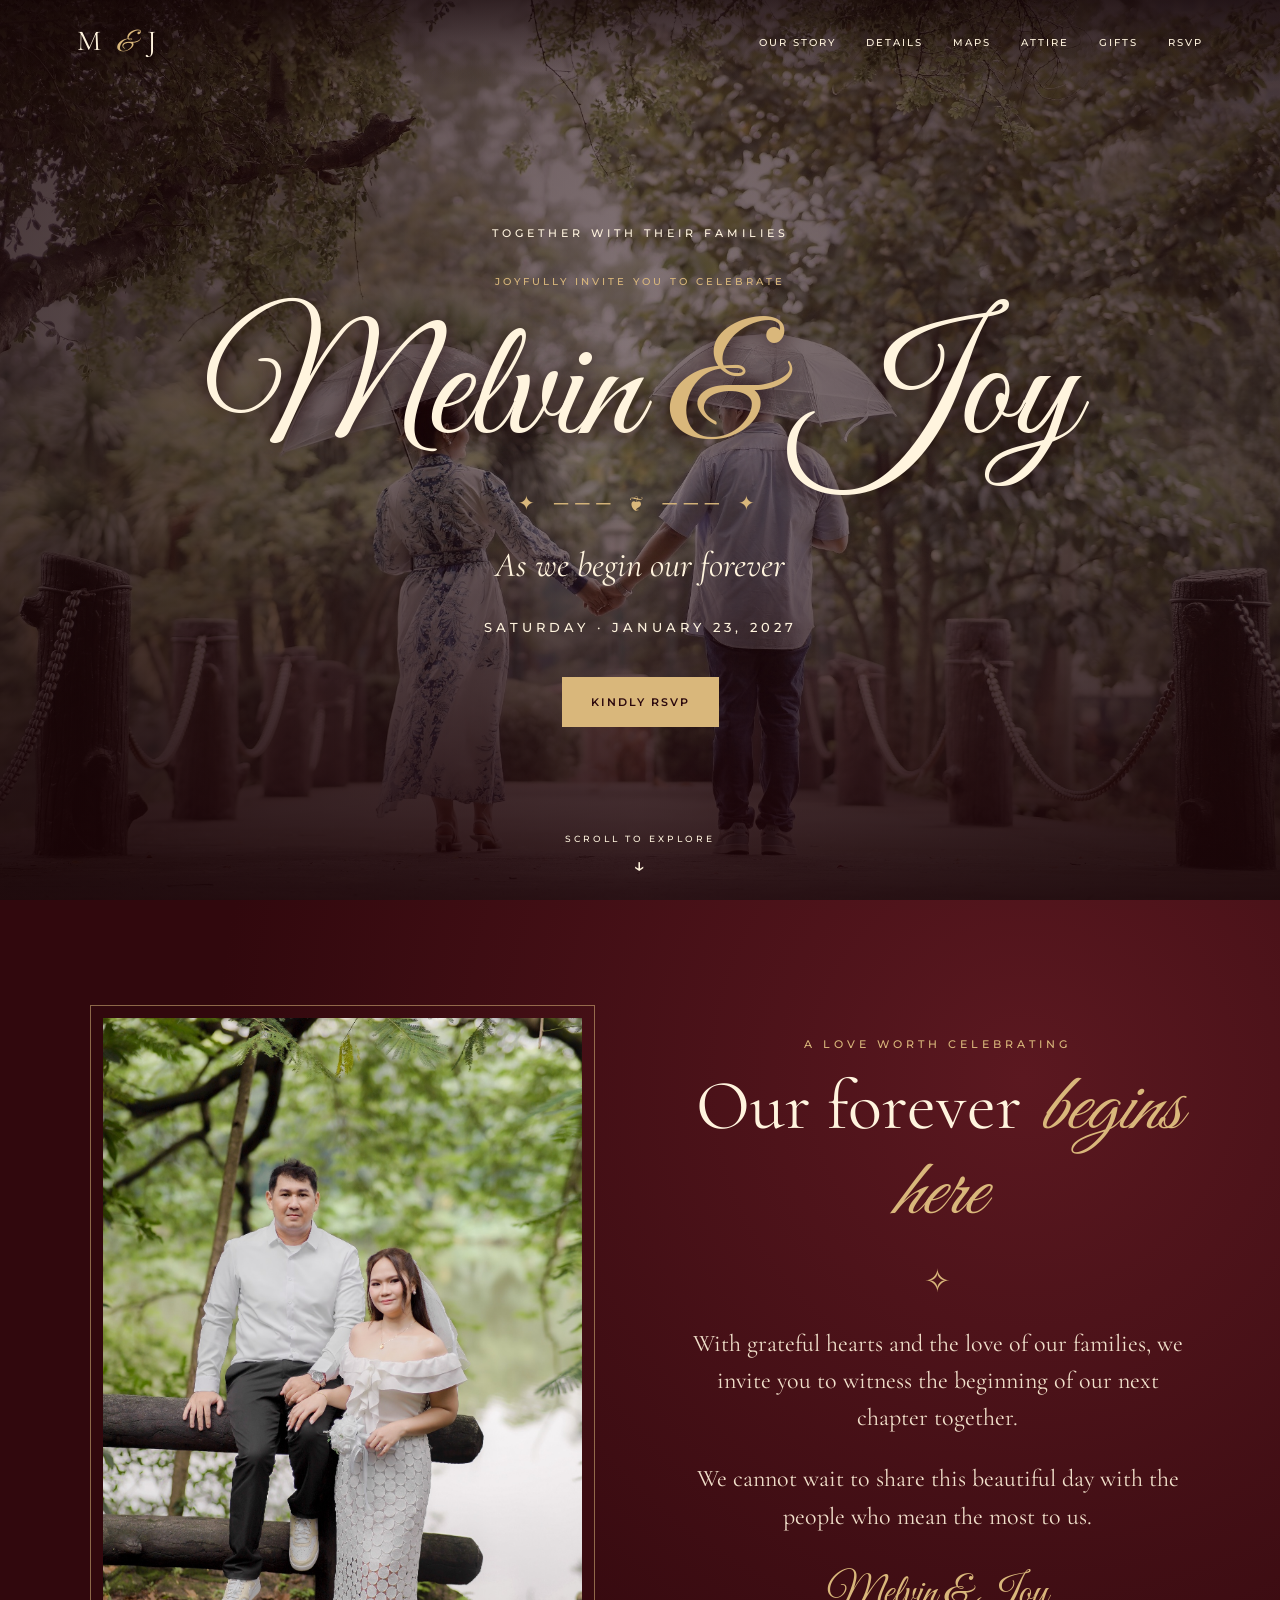
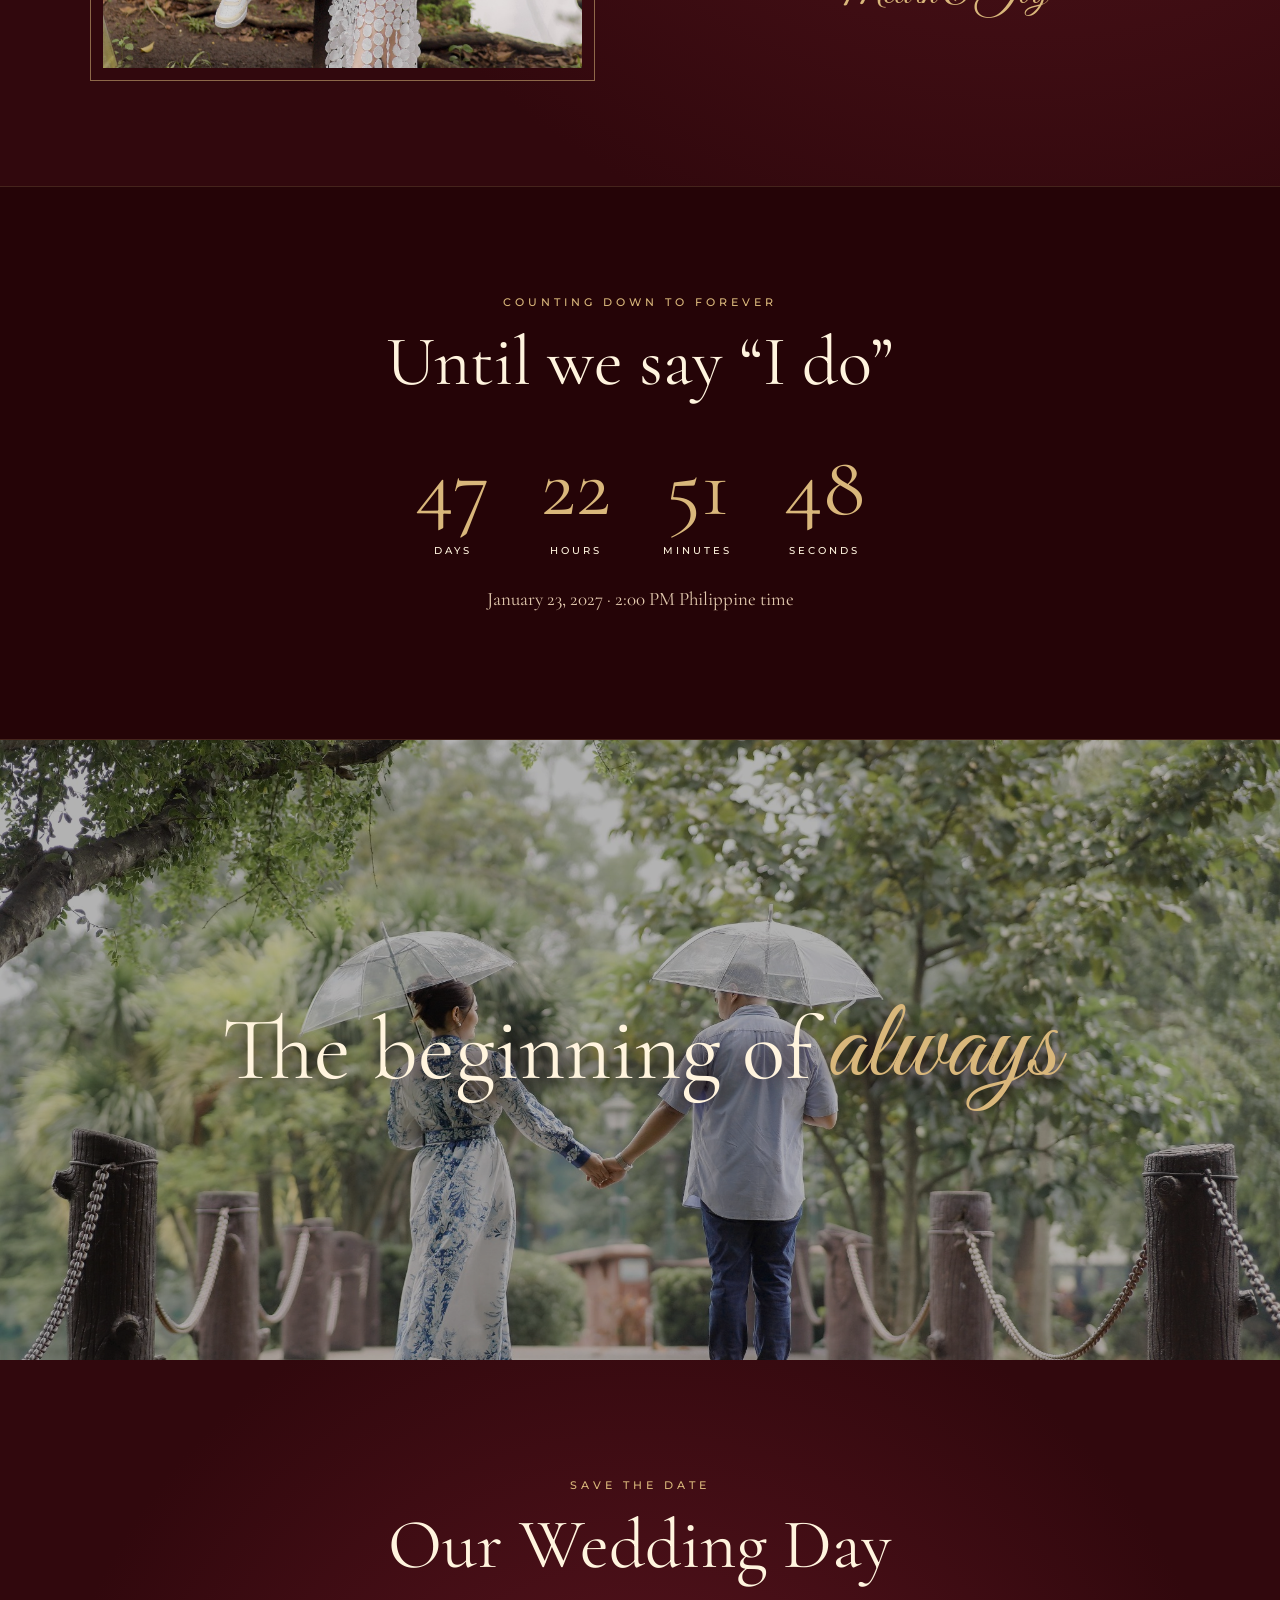
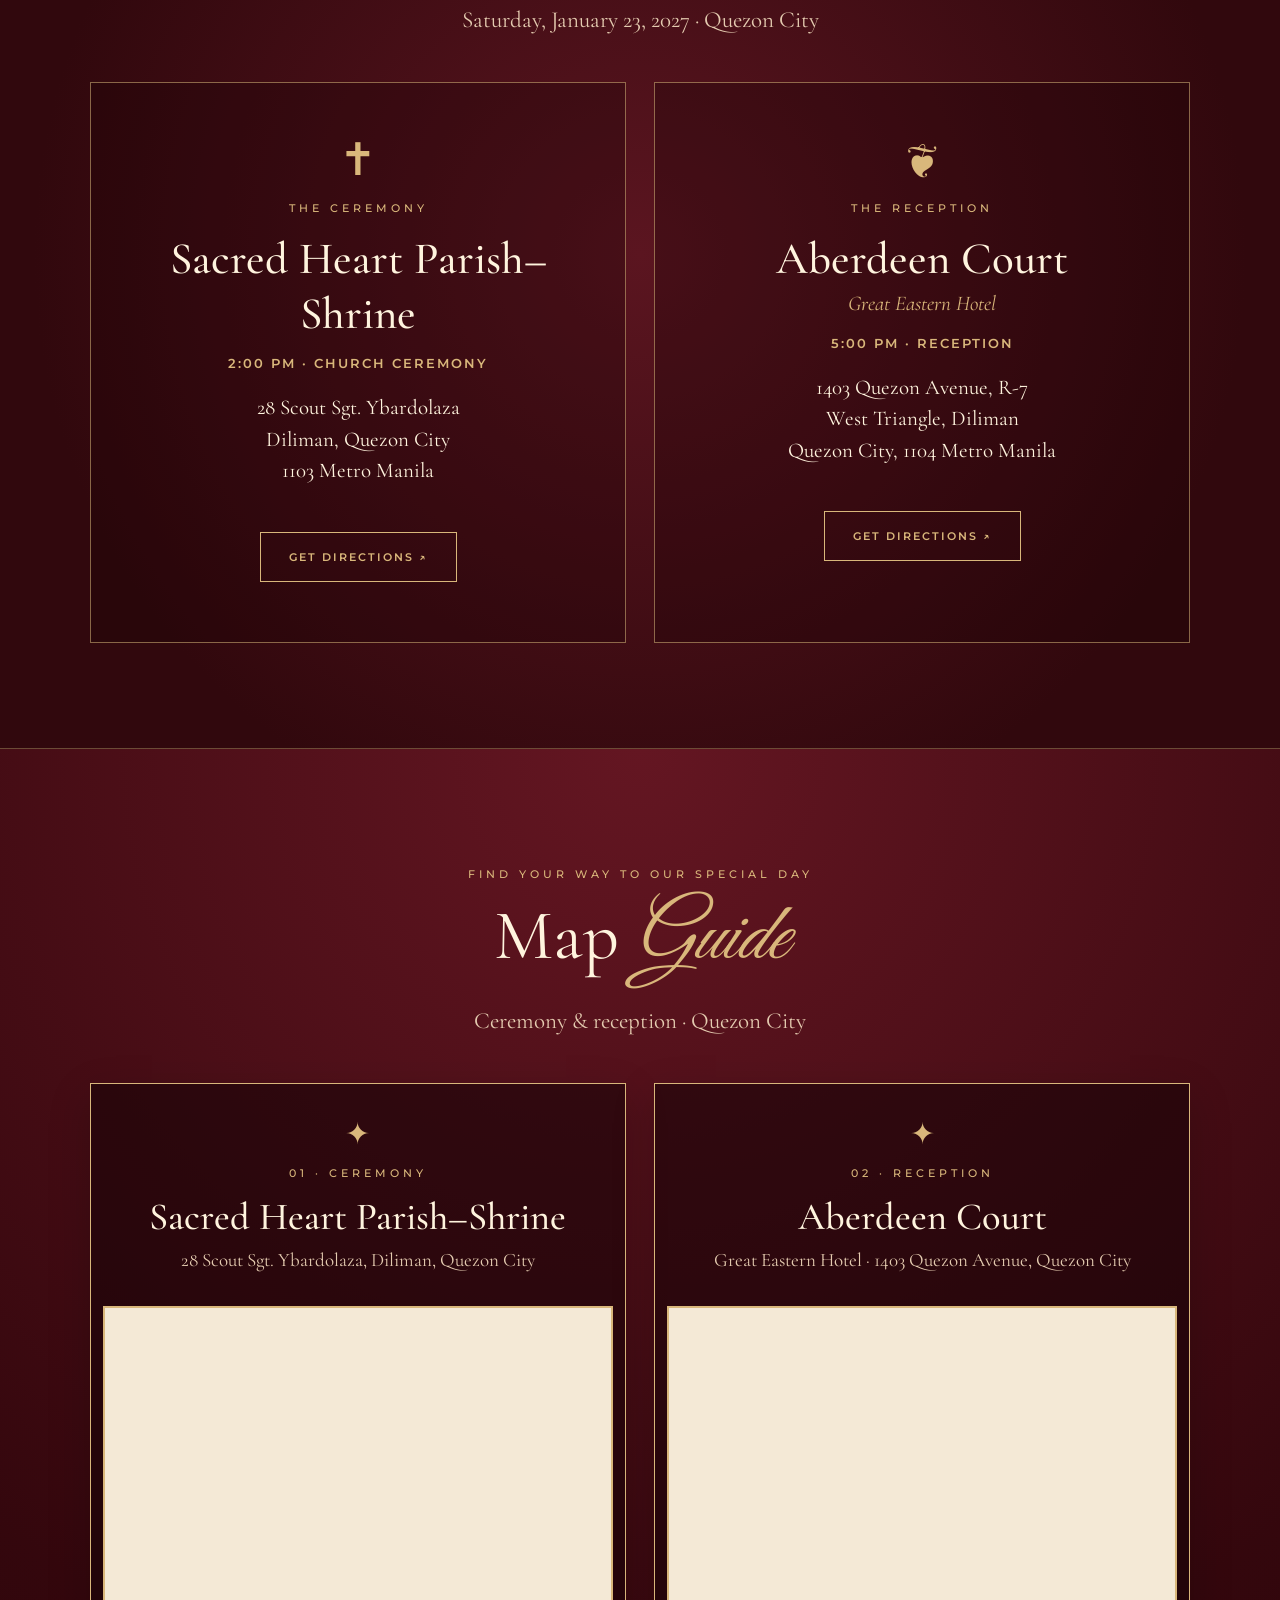
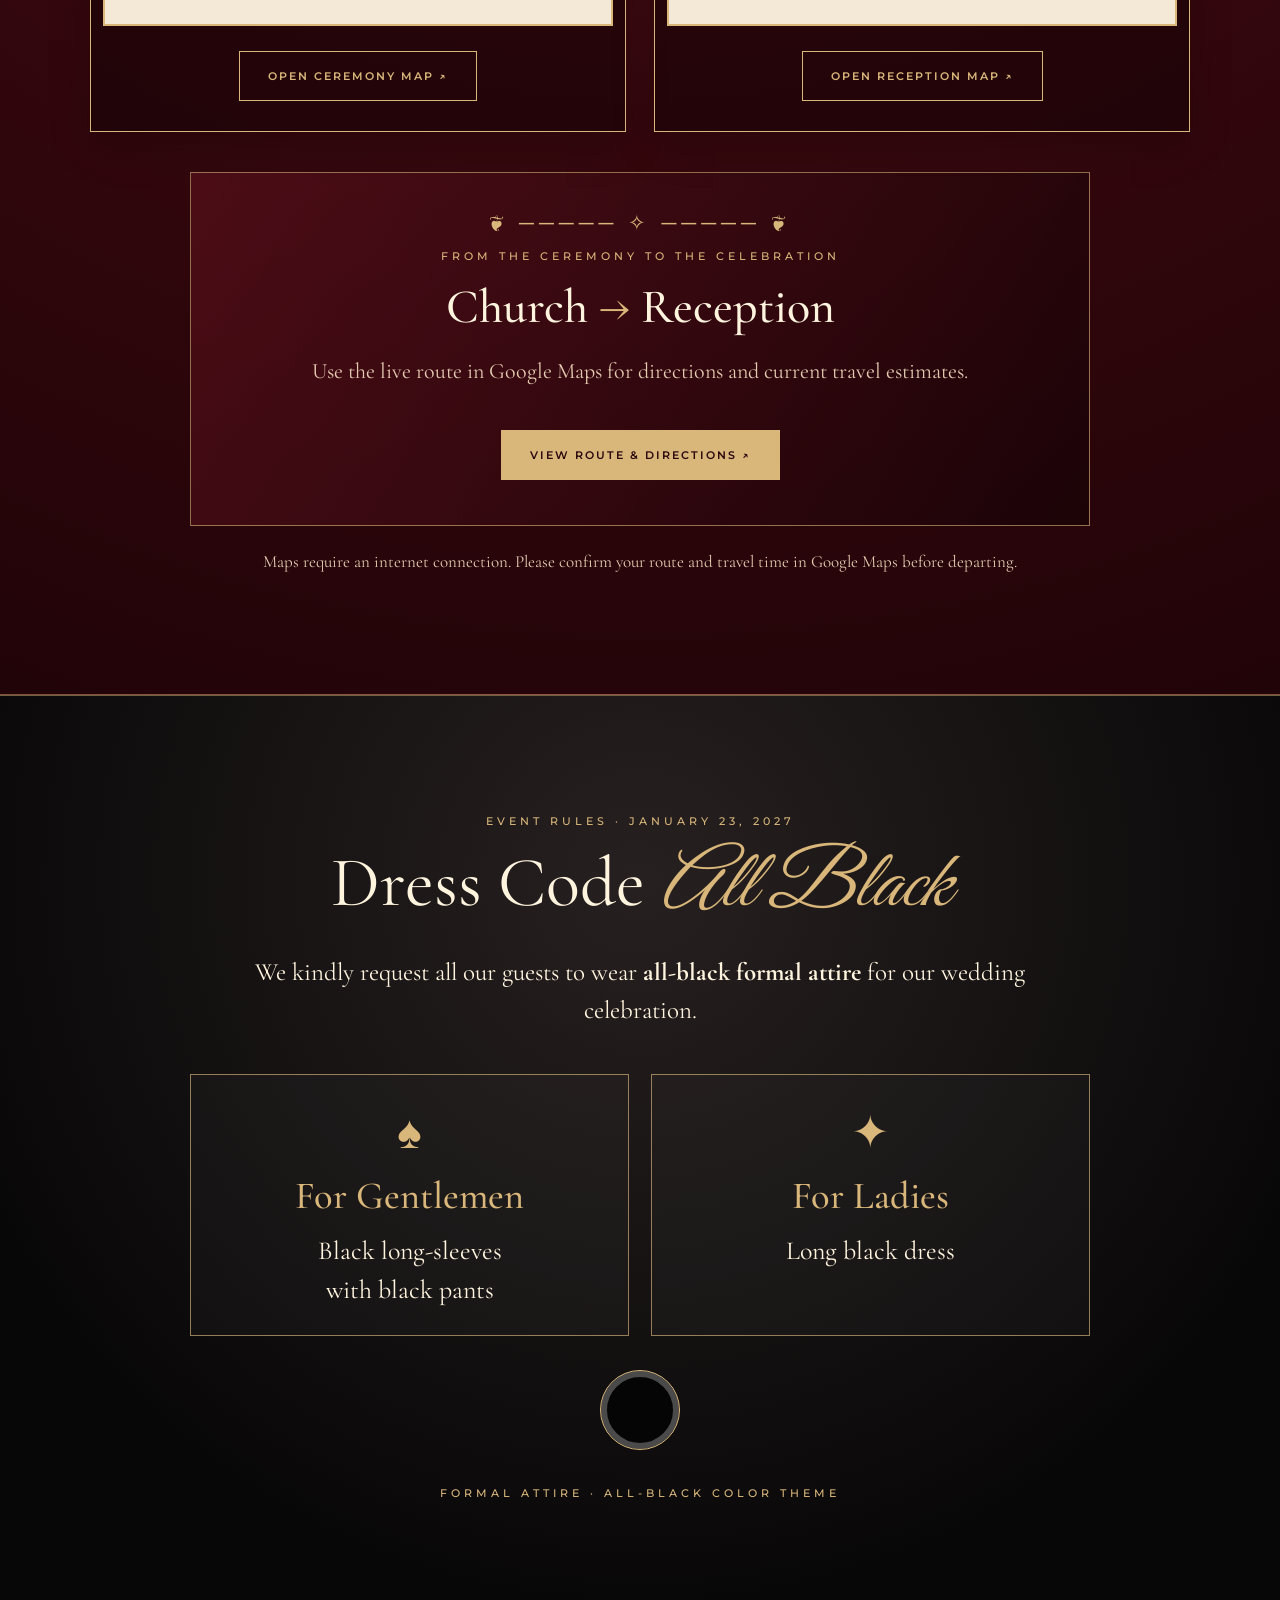
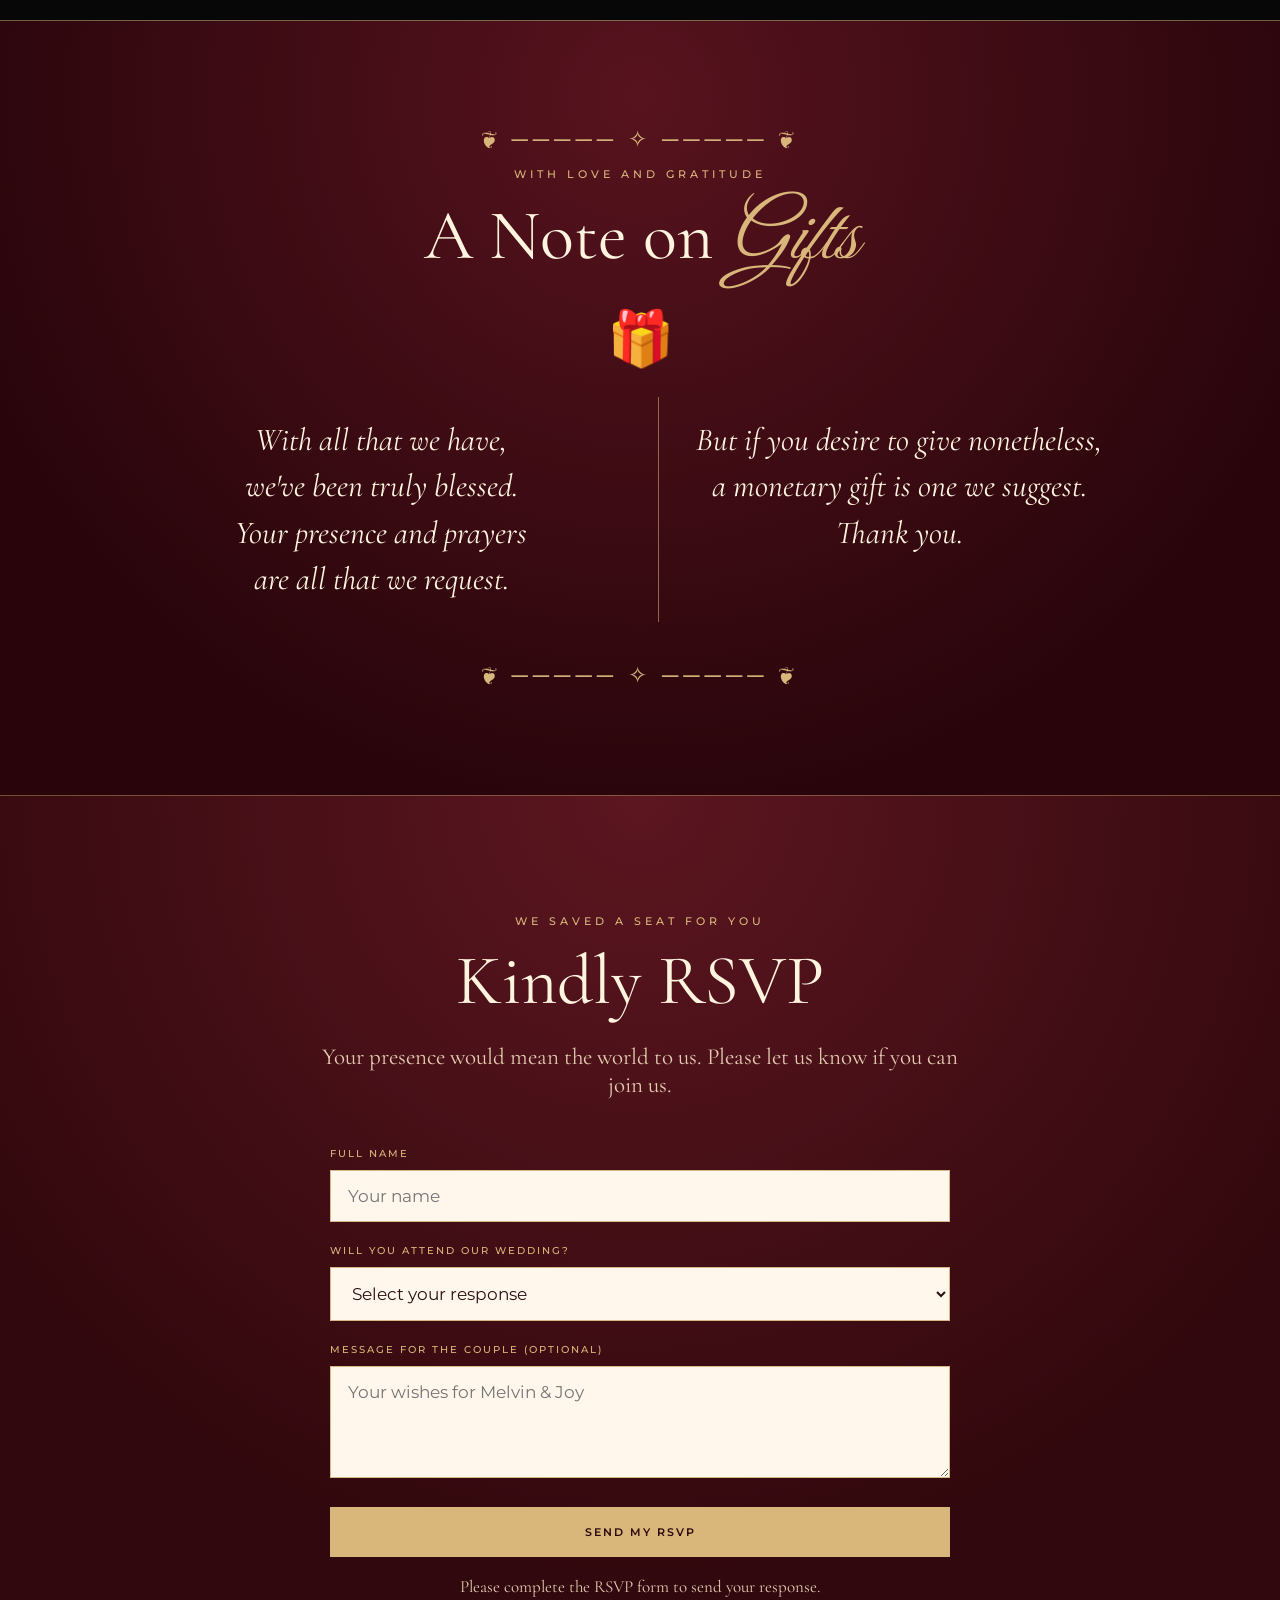
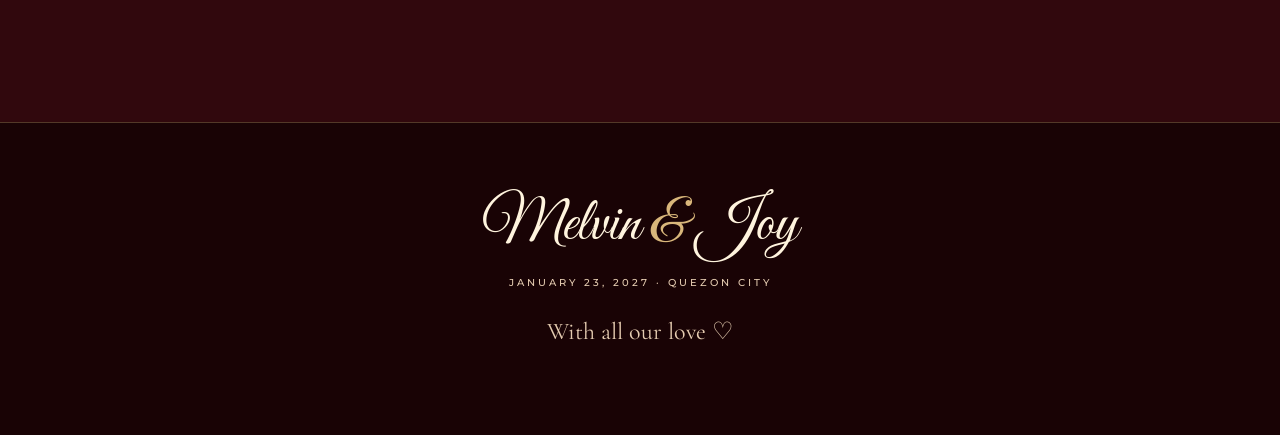
==== commit 7c74ee62: "Add files via upload" ====
--- a/index.html
+++ b/index.html
@@ -409,11 +409,11 @@
 <p class="section-intro">
      Your presence would mean the world to us. Please let us know if you can join us.
     </p>
-<form action="https://formsubmit.co/alm.lucio04@gmail.com" id="rsvpForm" method="POST">
-<input type="hidden" name="_next" value="https://nxlj0415.github.io/Melvin-and-Joy-Wedding-2027/thank-you.html">
-<input type="hidden" name="_cc" value="vhinjoy13@gmail.com,christinejoydecastro31@gmail.com"/>
-<input type="hidden" name="_subject" value="New RSVP for Melvin & Joy Wedding"/>
-<input type="hidden" name="_template" value="table"/>
+<form id="rsvpForm" method="POST" target="rsvpResultFrame">
+
+
+
+
 <input type="text" name="_honey" style="display:none" tabindex="-1" autocomplete="off"/>
 <p class="visually-hidden">
 <label>
@@ -446,7 +446,8 @@
 <button class="btn" type="submit">
       SEND MY RSVP
      </button>
-<p class="form-note">Your response will be sent through FormSubmit. On first use, the website owner must activate email delivery using the verification email.</p>
+<p class="form-note" id="rsvpStatus" role="status" aria-live="polite">Please complete the RSVP form to send your response.</p>
+<iframe name="rsvpResultFrame" id="rsvpResultFrame" title="RSVP submission response" style="display:none"></iframe>
 </form>
 </section>
 </main>
